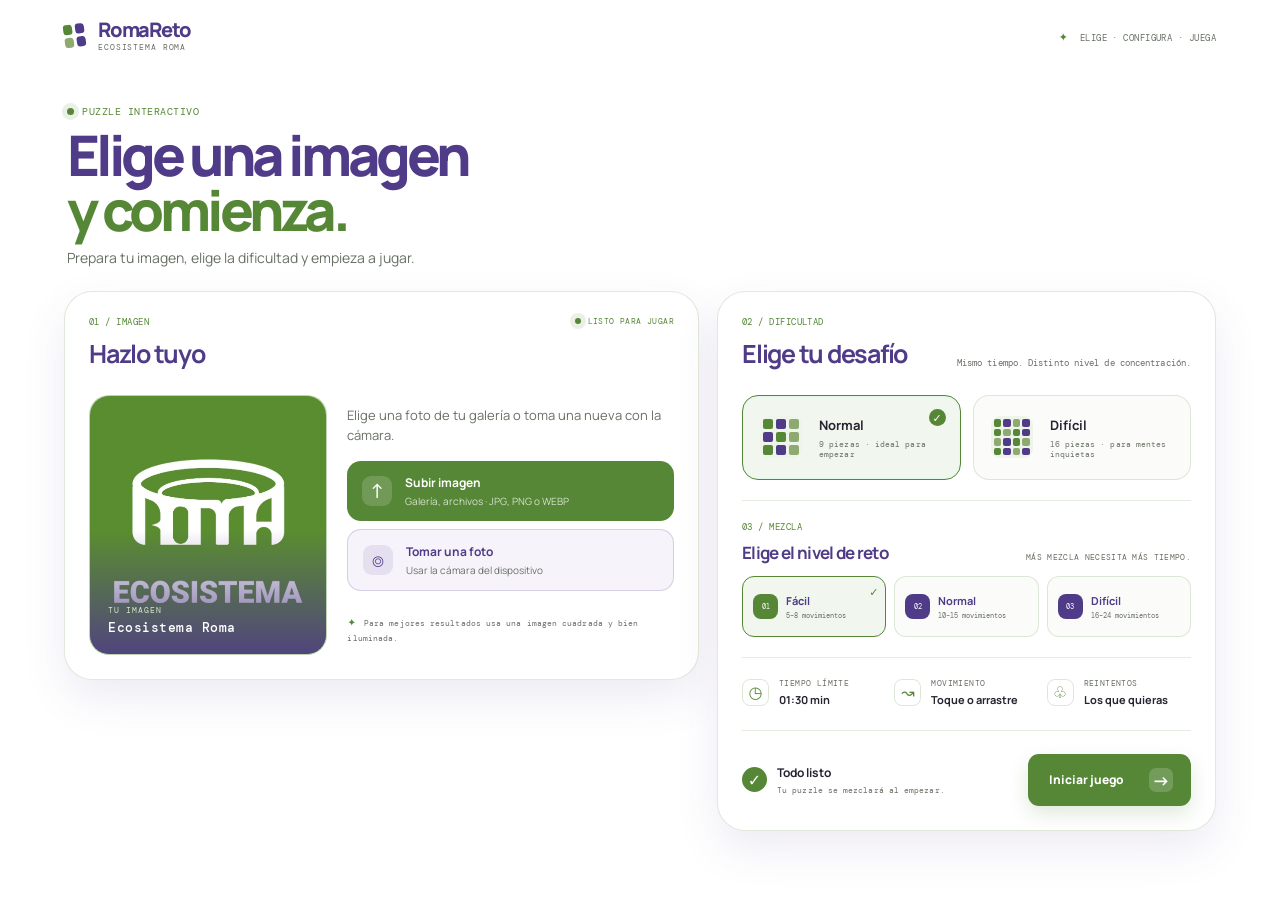
==== index.html @ d3e6dfb2 "fix camera" ====
<!doctype html>
<html lang="es">
  <head>
    <meta charset="UTF-8" />
    <meta name="viewport" content="width=device-width, initial-scale=1, viewport-fit=cover" />
    <meta name="theme-color" content="#558736" />
    <title>RomaReto · Puzzle interactivo</title>
    <link rel="stylesheet" href="styles.css" />
  </head>
  <body>
    <div class="app-shell">
      <header class="topbar">
        <a class="brand" href="#inicio" aria-label="RomaReto, volver al inicio">
          <span class="brand-mark" aria-hidden="true">
            <span></span><span></span><span></span><span></span>
          </span>
          <span class="brand-copy">
            <strong>RomaReto</strong>
            <small>ecosistema roma</small>
          </span>
        </a>
        <div class="topbar-note"><span class="sparkle">✦</span> elige · configura · juega</div>
      </header>

      <main class="setup-screen" id="setup-screen">
        <section class="hero" id="inicio">
          <div class="hero-copy">
            <p class="eyebrow"><span class="eyebrow-dot"></span> Puzzle interactivo</p>
            <h1>Elige una imagen<br /><em>y comienza.</em></h1>
            <p class="hero-lead">
              Prepara tu imagen, elige la dificultad y empieza a jugar.
            </p>
            <div class="hero-pills" aria-label="Características del juego">
              <span><b>60</b> segundos</span>
              <span><b>2</b> niveles</span>
              <span><b>∞</b> reintentos</span>
            </div>
          </div>

          <div class="hero-visual" aria-label="Vista previa de un puzzle de 3 por 3">
            <div class="visual-glow"></div>
            <div class="mini-puzzle">
              <span class="mini-tile tile-a">✦</span>
              <span class="mini-tile tile-b">◒</span>
              <span class="mini-tile tile-c">●</span>
              <span class="mini-tile tile-d">↗</span>
              <span class="mini-tile tile-e">▰</span>
              <span class="mini-tile tile-f">◇</span>
              <span class="mini-tile tile-g">+</span>
              <span class="mini-tile tile-h">∿</span>
              <span class="mini-tile tile-empty"></span>
            </div>
            <span class="visual-label label-top">mueve</span>
            <span class="visual-label label-bottom">una pieza a la vez</span>
          </div>
        </section>

        <section class="setup-grid" aria-label="Configuración de la partida">
          <article class="panel image-card">
            <div class="section-heading">
              <div>
                <p class="section-number">01 / imagen</p>
                <h2>Hazlo tuyo</h2>
              </div>
              <span class="status-chip"><i></i> listo para jugar</span>
            </div>

            <div class="image-source-layout">
              <div class="preview-frame">
                <img id="image-preview" alt="Vista previa de la imagen seleccionada" />
                <div class="preview-overlay"><span>tu imagen</span><strong id="preview-caption">Ecosistema Roma</strong></div>
              </div>
              <div class="source-actions">
                <p class="source-intro">Elige una foto de tu galería o toma una nueva con la cámara.</p>
                <label class="action-button primary-soft" for="file-input">
                  <span class="button-icon" aria-hidden="true">↑</span>
                  <span><strong>Subir imagen</strong><small>Galería, archivos · JPG, PNG o WEBP</small></span>
                </label>
                <input id="file-input" type="file" accept="image/*" />
                <button class="action-button secondary-soft" id="camera-button" type="button">
                  <span class="button-icon" aria-hidden="true">⌾</span>
                  <span><strong>Tomar una foto</strong><small>Usar la cámara del dispositivo</small></span>
                </button>
                <p class="source-tip"><span>✦</span> Para mejores resultados usa una imagen cuadrada y bien iluminada.</p>
              </div>
            </div>
          </article>

          <aside class="panel instructions-card">
            <div class="section-heading compact">
              <div>
                <p class="section-number">cómo funciona</p>
                <h2>Tu misión</h2>
              </div>
              <span class="round-icon" aria-hidden="true">?</span>
            </div>
            <ol class="instruction-list">
              <li><span>01</span><div><strong>Escoge una imagen</strong><small>Puede ser tuya o una foto de la galería.</small></div></li>
              <li><span>02</span><div><strong>Desliza las piezas</strong><small>Toca una pieza junto al espacio vacío.</small></div></li>
              <li><span>03</span><div><strong>Completa la escena</strong><small>Ordénala antes de que llegue a cero.</small></div></li>
            </ol>
            <div class="tip-box"><span aria-hidden="true">☼</span><p><strong>Consejo:</strong> empieza por las esquinas y usa los números como guía.</p></div>
          </aside>
        </section>

        <section class="panel mode-card" aria-labelledby="mode-title">
          <div class="section-heading mode-heading">
            <div>
              <p class="section-number">02 / dificultad</p>
              <h2 id="mode-title">Elige tu desafío</h2>
            </div>
            <p class="heading-note">Mismo tiempo. Distinto nivel de concentración.</p>
          </div>

          <div class="mode-grid" role="radiogroup" aria-label="Selecciona la dificultad">
            <button class="mode-option active" type="button" data-mode="normal" role="radio" aria-checked="true">
              <span class="mode-icon mode-icon-normal"><i></i><i></i><i></i><i></i><i></i><i></i><i></i><i></i><i></i></span>
              <span class="mode-text"><strong>Normal</strong><small>9 piezas · ideal para empezar</small></span>
              <span class="mode-check" aria-hidden="true">✓</span>
            </button>
            <button class="mode-option" type="button" data-mode="hard" role="radio" aria-checked="false">
              <span class="mode-icon mode-icon-hard"><i></i><i></i><i></i><i></i><i></i><i></i><i></i><i></i><i></i><i></i><i></i><i></i><i></i><i></i><i></i><i></i></span>
              <span class="mode-text"><strong>Difícil</strong><small>16 piezas · para mentes inquietas</small></span>
              <span class="mode-check" aria-hidden="true">✓</span>
            </button>
          </div>

          <div class="mix-heading">
            <div>
              <p class="section-number">03 / mezcla</p>
              <h3>Elige el nivel de reto</h3>
            </div>
            <p>Más mezcla necesita más tiempo.</p>
          </div>

          <div class="mix-grid" role="radiogroup" aria-label="Selecciona el nivel de mezcla">
            <button class="mix-option active" type="button" data-difficulty="easy" role="radio" aria-checked="true">
              <span class="mix-dot">01</span><span><strong>Fácil</strong><small>5–8 movimientos</small></span><span class="mix-check" aria-hidden="true">✓</span>
            </button>
            <button class="mix-option" type="button" data-difficulty="normal" role="radio" aria-checked="false">
              <span class="mix-dot">02</span><span><strong>Normal</strong><small>10–15 movimientos</small></span><span class="mix-check" aria-hidden="true">✓</span>
            </button>
            <button class="mix-option" type="button" data-difficulty="hard" role="radio" aria-checked="false">
              <span class="mix-dot">03</span><span><strong>Difícil</strong><small>16–24 movimientos</small></span><span class="mix-check" aria-hidden="true">✓</span>
            </button>
          </div>

          <div class="mode-details">
            <div><span class="detail-icon">◷</span><span><small>Tiempo límite</small><strong id="mode-time">01:30 min</strong></span></div>
            <div><span class="detail-icon">↝</span><span><small>Movimiento</small><strong>Toque o arrastre</strong></span></div>
            <div><span class="detail-icon">♧</span><span><small>Reintentos</small><strong>Los que quieras</strong></span></div>
          </div>

          <div class="setup-footer">
            <div class="ready-message"><span class="ready-check">✓</span><span><strong>Todo listo</strong><small>Tu puzzle se mezclará al empezar.</small></span></div>
            <button class="start-button" id="start-button" type="button"><span>Iniciar juego</span><b aria-hidden="true">→</b></button>
          </div>
        </section>
      </main>

      <footer class="site-footer"><span>RomaReto</span><span>un reto para todas las edades</span><span>hecho para tocar</span></footer>
    </div>

    <div class="game-screen hidden" id="game-screen">
      <header class="game-topbar">
        <button class="back-button" id="back-to-setup" type="button"><span aria-hidden="true">←</span> Cambiar imagen</button>
        <div class="game-heading"><span class="eyebrow"><span class="eyebrow-dot"></span> partida en curso</span><strong id="game-mode-title">Modo normal</strong></div>
        <button class="restart-button" id="restart-game" type="button"><span aria-hidden="true">↻</span> Volver a mezclar</button>
      </header>

      <main class="game-layout">
        <section class="board-zone">
          <div class="game-stats">
            <div class="live-stat timer-stat"><span class="stat-label">tiempo restante</span><strong id="timer">01:00</strong><span class="timer-track"><i id="timer-bar"></i></span></div>
            <div class="live-stat"><span class="stat-label">movimientos</span><strong id="move-count">0</strong><span class="stat-sub">pasos dados</span></div>
            <div class="live-stat"><span class="stat-label">mejor tiempo</span><strong id="best-time">—</strong><span class="stat-sub">en este tótem</span></div>
          </div>

          <div class="board-wrap">
            <div class="puzzle-board" id="puzzle-board" role="grid" aria-label="Puzzle deslizante"></div>
            <div class="board-corner corner-tl"></div><div class="board-corner corner-br"></div>
          </div>

          <div class="game-helper">
            <span class="helper-icon" aria-hidden="true">✦</span>
            <p><strong>¿Cómo jugar?</strong> Toca o arrastra una pieza alineada con el espacio vacío para mover toda la fila.</p>
            <span class="helper-key">toca para mover</span>
          </div>
        </section>

        <aside class="game-sidebar">
          <div class="side-card mission-card">
            <p class="section-number">tu misión</p>
            <h2>Completa<br /><em>la imagen.</em></h2>
            <p id="goal-text">Ordena las 9 piezas para revelar la foto completa.</p>
            <div class="progress-meta"><span>progreso</span><strong id="progress-text">0%</strong></div>
            <div class="progress-track"><i id="progress-bar"></i></div>
            <div class="side-card-row"><span>piezas bien ubicadas</span><strong id="correct-count">0 / 8</strong></div>
          </div>
          <div class="side-card reference-card">
            <div class="reference-image-wrap"><img id="reference-image" alt="Imagen de referencia completa" /><span>referencia</span></div>
          </div>
          <button class="side-new-button" id="side-new-image" type="button"><span aria-hidden="true">＋</span> Elegir otra imagen</button>
        </aside>
      </main>
    </div>

    <div class="modal-backdrop hidden" id="camera-modal" role="dialog" aria-modal="true" aria-labelledby="camera-title">
      <div class="camera-dialog">
        <div class="modal-topline"><span class="section-number">cámara</span><button class="close-button" id="close-camera" type="button" aria-label="Cerrar cámara">×</button></div>
        <h2 id="camera-title">Toma tu foto</h2>
        <p class="modal-lead">La zona cuadrada marcada en verde será el recorte final. Si hay varias cámaras, podrás elegirla.</p>
          <div class="camera-stage">
            <div class="camera-live" id="camera-live"><video id="camera-video" autoplay playsinline muted></video><span class="camera-frame-corner"></span></div>
            <div class="camera-review hidden" id="camera-review"><img id="captured-image" alt="Foto capturada para revisar" /></div>
            <canvas id="camera-canvas" hidden></canvas>
            <p class="camera-status" id="camera-status">Solicitando acceso a la cámara…</p>
          </div>
        <div class="camera-picker hidden" id="camera-picker">
          <label for="camera-select">Cámara activa</label>
          <div class="camera-picker-row">
            <select id="camera-select" aria-label="Seleccionar cámara"></select>
            <button class="secondary-button" id="switch-camera" type="button">↔ Cambiar</button>
          </div>
        </div>
        <div class="camera-actions" id="camera-live-actions"><button class="secondary-button" id="cancel-camera-live" type="button">Cancelar</button><button class="primary-button" id="capture-photo" type="button"><span aria-hidden="true">●</span> Tomar foto</button></div>
        <div class="camera-actions hidden" id="camera-review-actions"><button class="secondary-button" id="retake-photo" type="button">Repetir foto</button><button class="primary-button" id="use-photo" type="button">Usar esta foto <span aria-hidden="true">→</span></button></div>
      </div>
    </div>

    <div class="modal-backdrop hidden" id="result-modal" role="dialog" aria-modal="true" aria-labelledby="result-title">
      <div class="result-dialog">
        <div class="result-orbit orbit-one"></div><div class="result-orbit orbit-two"></div>
        <span class="result-icon" id="result-icon" aria-hidden="true">✦</span>
        <p class="section-number" id="result-kicker">resultado</p>
        <h2 id="result-title">¡Ganaste!</h2>
        <p id="result-message">La imagen volvió a aparecer. ¡Qué buena jugada!</p>
        <div class="result-time"><small>tu tiempo</small><strong id="result-time">00:00</strong></div>
        <div class="result-comparison" aria-label="Comparación entre la referencia y tu resultado">
          <div class="result-visual"><span>referencia</span><img id="result-reference-image" alt="Imagen de referencia completa" /></div>
          <div class="result-visual"><span>tu resultado</span><div id="result-board-preview" class="result-board-preview" role="img" aria-label="Estado final del tablero"></div></div>
        </div>
        <div class="result-actions"><button class="primary-button" id="play-again" type="button">Jugar otra vez <span aria-hidden="true">↻</span></button><button class="secondary-button" id="result-new-image" type="button">Cambiar imagen</button></div>
      </div>
    </div>

    <script src="app.js"></script>
  </body>
</html>
---- styles.css ----
@import url('https://fonts.googleapis.com/css2?family=DM+Mono:wght@400;500&family=Manrope:wght@400;500;600;700;800&display=swap');

:root {
  --primary: #558736;
  --secondary: #4F3B87;
  --ink: #ffffff;
  --ink-2: #f7faf5;
  --ink-3: #eef3eb;
  --paper: #ffffff;
  --white: #272331;
  --muted: #687064;
  --muted-light: #7a8177;
  --line: rgba(85, 135, 54, 0.18);
  --aqua: var(--primary);
  --aqua-2: #6d9d4e;
  --blue: var(--secondary);
  --yellow: #c69b34;
  --coral: #c96b68;
  --pink: #aaa0d3;
  --shadow: 0 18px 44px rgba(79, 59, 135, 0.10);
  --radius-lg: 28px;
  --radius-md: 20px;
  --radius-sm: 14px;
  font-family: 'Manrope', system-ui, -apple-system, BlinkMacSystemFont, 'Segoe UI', sans-serif;
  color: var(--white);
  background: var(--paper);
  font-synthesis: none;
}

* { box-sizing: border-box; }
html { scroll-behavior: smooth; background: var(--paper); }
body { margin: 0; min-width: 320px; min-height: 100vh; background: var(--paper); }
button, input { font: inherit; }
button { color: inherit; border: 0; cursor: pointer; }
button:focus-visible, input:focus-visible, a:focus-visible { outline: 3px solid var(--aqua); outline-offset: 3px; }
img { display: block; max-width: 100%; }
.hidden { display: none !important; }

.app-shell { min-height: 100vh; background: var(--paper); overflow: hidden; }
.app-shell.game-active { display: none; }
.topbar { max-width: 1320px; margin: 0 auto; padding: 29px 5vw 20px; display: flex; justify-content: space-between; align-items: center; }
.brand { color: var(--white); display: inline-flex; align-items: center; gap: 11px; text-decoration: none; }
.brand-mark { display: grid; grid-template-columns: repeat(2, 9px); gap: 3px; width: 23px; height: 23px; transform: rotate(-8deg); }
.brand-mark span { border-radius: 3px; background: var(--aqua); }
.brand-mark span:nth-child(2) { background: var(--yellow); }
.brand-mark span:nth-child(3) { background: var(--pink); }
.brand-mark span:nth-child(4) { background: var(--blue); }
.brand-copy { display: grid; gap: 0; line-height: 1; }
.brand-copy strong { font-size: 20px; letter-spacing: -.06em; font-weight: 800; }
.brand-copy small, .topbar-note, .site-footer, .stat-label, .stat-sub, .section-number, .status-chip, .eyebrow, .source-tip, .heading-note, .mode-text small, .mode-details small, .ready-message small, .helper-key, .progress-meta, .side-card-row, .reference-card small, .camera-status, .result-time small { font-family: 'DM Mono', ui-monospace, SFMono-Regular, Menlo, monospace; letter-spacing: .05em; text-transform: uppercase; }
.brand-copy small { color: var(--muted-light); font-size: 8px; letter-spacing: .11em; margin-top: 3px; }
.topbar-note { color: var(--muted-light); font-size: 9px; }
.sparkle { color: var(--aqua); font-size: 15px; margin-right: 6px; }

.setup-screen { width: min(1320px, 90vw); margin: 0 auto; padding: 54px 0 22px; }
.hero { display: grid; grid-template-columns: minmax(0, 1fr) minmax(320px, .72fr); align-items: center; min-height: 330px; gap: 50px; }
.eyebrow { display: flex; align-items: center; gap: 8px; color: var(--aqua); font-size: 10px; }
.eyebrow-dot { width: 7px; height: 7px; border-radius: 50%; background: var(--aqua); box-shadow: 0 0 0 5px rgba(141, 255, 208, .12); }
.hero h1 { margin: 20px 0 17px; color: var(--white); font-size: clamp(42px, 5.5vw, 78px); line-height: .98; letter-spacing: -.075em; font-weight: 800; }
.hero h1 em, .mission-card h2 em { font-style: normal; color: var(--aqua); }
.hero-lead { max-width: 570px; color: var(--muted-light); font-size: 16px; line-height: 1.65; margin: 0; }
.hero-pills { display: flex; flex-wrap: wrap; gap: 8px; margin-top: 27px; }
.hero-pills span { padding: 9px 12px; border: 1px solid var(--line); border-radius: 100px; color: var(--muted-light); font-family: 'DM Mono', monospace; font-size: 10px; }
.hero-pills b { color: var(--yellow); font-weight: 500; }
.hero-visual { min-height: 300px; position: relative; display: flex; align-items: center; justify-content: center; }
.visual-glow { position: absolute; width: 340px; height: 250px; background: radial-gradient(ellipse, rgba(141,255,208,.2), transparent 70%); filter: blur(12px); }
.mini-puzzle { position: relative; z-index: 1; display: grid; grid-template-columns: repeat(3, 84px); gap: 8px; transform: rotate(6deg); padding: 13px; background: rgba(18, 31, 65, .82); border: 1px solid rgba(141,255,208,.23); border-radius: 21px; box-shadow: 20px 24px 0 rgba(15, 26, 54, .7), 0 18px 65px rgba(0,0,0,.25); }
.mini-tile { height: 84px; display: grid; place-items: center; border: 1px solid rgba(255,255,255,.17); border-radius: 12px; color: var(--ink); font-size: 28px; font-weight: 800; box-shadow: inset 0 1px 0 rgba(255,255,255,.28); }
.tile-a { background: var(--aqua); }.tile-b { background: var(--yellow); }.tile-c { background: var(--coral); }.tile-d { background: var(--blue); }.tile-e { background: var(--pink); }.tile-f { background: #b7e2ff; }.tile-g { background: #e6f582; }.tile-h { background: #c7b4ff; }.tile-empty { background: rgba(3,8,21,.55); border: 1px dashed rgba(141,255,208,.48); box-shadow: none; }
.visual-label { position: absolute; z-index: 2; color: var(--ink); font-family: 'DM Mono', monospace; font-size: 9px; text-transform: uppercase; letter-spacing: .1em; background: var(--yellow); padding: 8px 10px; border-radius: 7px; transform: rotate(-5deg); }
.label-top { top: 33px; right: 10%; }.label-bottom { bottom: 30px; left: 5%; background: var(--aqua); transform: rotate(4deg); }

.setup-grid { display: grid; grid-template-columns: minmax(0, 1.43fr) minmax(300px, .87fr); gap: 18px; margin-top: 42px; }
.panel { background: linear-gradient(145deg, rgba(23,35,68,.88), rgba(15,25,51,.88)); border: 1px solid var(--line); border-radius: var(--radius-lg); box-shadow: var(--shadow); }
.image-card, .instructions-card, .mode-card { padding: 27px; }
.section-heading { display: flex; justify-content: space-between; gap: 15px; align-items: flex-start; margin-bottom: 24px; }
.section-heading.compact { margin-bottom: 21px; }
.section-number { color: var(--aqua); font-size: 9px; margin: 0 0 8px; }
.section-heading h2, .instructions-card h2, .mode-card h2 { margin: 0; font-size: 25px; letter-spacing: -.05em; }
.status-chip { display: flex; align-items: center; gap: 7px; color: var(--aqua); font-size: 8px; white-space: nowrap; }
.status-chip i { width: 6px; height: 6px; border-radius: 50%; background: var(--aqua); }
.image-source-layout { display: grid; grid-template-columns: minmax(200px, .73fr) minmax(220px, 1fr); gap: 24px; align-items: stretch; }
.preview-frame { position: relative; min-height: 258px; overflow: hidden; border-radius: var(--radius-md); background: #0b1329; border: 1px solid rgba(141,255,208,.2); }
.preview-frame::after { content: ''; position: absolute; inset: 0; background: linear-gradient(180deg, transparent 55%, rgba(8,14,34,.9)); pointer-events: none; }
.preview-frame img { width: 100%; height: 100%; min-height: 258px; object-fit: cover; }
.preview-overlay { position: absolute; z-index: 1; bottom: 18px; left: 18px; display: grid; gap: 4px; }
.preview-overlay span, .preview-overlay strong { font-family: 'DM Mono', monospace; text-transform: uppercase; }
.preview-overlay span { color: var(--aqua); font-size: 8px; letter-spacing: .12em; }.preview-overlay strong { color: white; font-size: 13px; letter-spacing: .04em; }
.source-actions { display: flex; flex-direction: column; justify-content: center; }
.source-intro { margin: 0 0 16px; color: var(--muted-light); font-size: 13px; line-height: 1.55; }
#file-input { display: none; }
.action-button { width: 100%; display: flex; gap: 13px; align-items: center; padding: 13px 15px; border-radius: var(--radius-sm); text-align: left; transition: transform .18s ease, background .18s ease, border-color .18s ease; }
.action-button:hover { transform: translateY(-2px); }.action-button strong, .action-button small { display: block; }.action-button strong { font-size: 12px; }.action-button small { color: var(--muted); font-size: 10px; margin-top: 3px; }
.primary-soft { color: var(--ink); background: var(--aqua); }.primary-soft small { color: rgba(11,18,38,.65); }.secondary-soft { margin-top: 8px; color: var(--white); background: rgba(255,255,255,.055); border: 1px solid rgba(255,255,255,.12); }.secondary-soft small { color: var(--muted-light); }
.button-icon { display: grid; place-items: center; width: 30px; height: 30px; border-radius: 9px; font-size: 20px; font-weight: 500; background: rgba(11,18,38,.1); }.secondary-soft .button-icon { background: rgba(141,255,208,.12); color: var(--aqua); }
.source-tip { margin: 19px 0 0; color: var(--muted); font-size: 8px; line-height: 1.6; text-transform: none; letter-spacing: .01em; }.source-tip span { color: var(--yellow); font-size: 14px; margin-right: 3px; }
.round-icon { display: grid; place-items: center; width: 29px; height: 29px; border-radius: 50%; color: var(--aqua); border: 1px solid rgba(141,255,208,.35); font-family: 'DM Mono', monospace; }
.instruction-list { list-style: none; margin: 0; padding: 0; display: grid; gap: 17px; }.instruction-list li { display: grid; grid-template-columns: 30px 1fr; gap: 11px; }.instruction-list li > span { color: var(--yellow); font-family: 'DM Mono', monospace; font-size: 9px; padding-top: 2px; }.instruction-list strong, .instruction-list small { display: block; }.instruction-list strong { font-size: 12px; }.instruction-list small { color: var(--muted-light); font-size: 11px; line-height: 1.45; margin-top: 4px; }
.tip-box { display: flex; align-items: flex-start; gap: 11px; padding: 13px; border-radius: 14px; background: rgba(141,255,208,.075); border: 1px solid rgba(141,255,208,.13); margin-top: 22px; }.tip-box > span { color: var(--aqua); font-size: 18px; line-height: 1; }.tip-box p { color: var(--muted-light); font-size: 10px; line-height: 1.5; margin: 0; }.tip-box strong { color: var(--white); }

.mode-card { margin-top: 18px; }.mode-heading { align-items: end; }.heading-note { color: var(--muted); font-size: 9px; margin: 0 0 2px; text-transform: none; letter-spacing: .01em; }.mode-grid { display: grid; grid-template-columns: 1fr 1fr; gap: 12px; }.mode-option { position: relative; display: flex; align-items: center; gap: 17px; min-height: 85px; padding: 15px 17px; color: var(--white); text-align: left; background: rgba(255,255,255,.04); border: 1px solid rgba(255,255,255,.12); border-radius: 16px; transition: .18s ease; }.mode-option:hover { border-color: rgba(141,255,208,.5); background: rgba(141,255,208,.05); }.mode-option.active { background: rgba(141,255,208,.09); border-color: var(--aqua); box-shadow: inset 0 0 0 1px rgba(141,255,208,.17); }.mode-icon { display: grid; flex: 0 0 auto; gap: 3px; width: 42px; height: 42px; padding: 3px; background: rgba(11,18,38,.75); border-radius: 9px; }.mode-icon-normal { grid-template-columns: repeat(3, 1fr); }.mode-icon-hard { grid-template-columns: repeat(4, 1fr); gap: 2px; }.mode-icon i { background: var(--blue); border-radius: 2px; }.mode-icon i:nth-child(2n) { background: var(--aqua); }.mode-icon i:nth-child(3n) { background: var(--yellow); }.mode-text { display: grid; gap: 5px; }.mode-text strong { font-size: 13px; }.mode-text small { color: var(--muted-light); font-size: 8px; text-transform: none; letter-spacing: .01em; }.mode-check { position: absolute; top: 13px; right: 14px; display: none; width: 17px; height: 17px; border-radius: 50%; place-items: center; background: var(--aqua); color: var(--ink); font-size: 11px; font-weight: 800; }.mode-option.active .mode-check { display: grid; }
.mode-details { display: grid; grid-template-columns: repeat(3, 1fr); gap: 8px; padding: 20px 0 23px; margin-top: 20px; border-top: 1px solid var(--line); border-bottom: 1px solid var(--line); }.mode-details > div { display: flex; align-items: center; gap: 10px; }.detail-icon { display: grid; place-items: center; width: 27px; height: 27px; color: var(--aqua); border: 1px solid rgba(141,255,208,.22); border-radius: 8px; font-size: 16px; }.mode-details small, .mode-details strong { display: block; }.mode-details small { color: var(--muted); font-size: 8px; }.mode-details strong { font-size: 11px; margin-top: 4px; }.setup-footer { display: flex; justify-content: space-between; align-items: center; gap: 20px; padding-top: 23px; }.ready-message { display: flex; align-items: center; gap: 10px; }.ready-check { display: grid; place-items: center; width: 25px; height: 25px; border-radius: 50%; color: var(--ink); background: var(--aqua); font-weight: 800; }.ready-message strong, .ready-message small { display: block; }.ready-message strong { font-size: 12px; }.ready-message small { color: var(--muted); font-size: 8px; margin-top: 4px; text-transform: none; letter-spacing: .01em; }.start-button, .primary-button { display: inline-flex; align-items: center; justify-content: center; gap: 25px; padding: 14px 18px 14px 21px; color: var(--ink); background: var(--aqua); border-radius: 11px; font-weight: 800; font-size: 12px; box-shadow: 0 8px 20px rgba(69,233,176,.14); transition: transform .18s ease, box-shadow .18s ease; }.start-button:hover, .primary-button:hover { transform: translateY(-2px); box-shadow: 0 12px 28px rgba(69,233,176,.23); }.start-button b { display: grid; place-items: center; width: 24px; height: 24px; border-radius: 7px; background: rgba(11,18,38,.12); font-size: 18px; }.site-footer { max-width: 1320px; width: 90vw; margin: 0 auto; padding: 23px 0 32px; display: flex; justify-content: space-between; color: var(--muted); font-size: 8px; }.site-footer span:first-child { color: var(--aqua); }

.game-screen { min-height: 100vh; background: radial-gradient(circle at 50% -30%, rgba(56,82,160,.46), transparent 42%), var(--ink); padding: 0 4.5vw 35px; }.game-topbar { max-width: 1400px; margin: 0 auto; min-height: 91px; display: grid; grid-template-columns: 1fr auto 1fr; align-items: center; gap: 16px; border-bottom: 1px solid var(--line); }.back-button, .restart-button { justify-self: start; color: var(--muted-light); background: none; font-family: 'DM Mono', monospace; font-size: 9px; text-transform: uppercase; letter-spacing: .04em; padding: 11px 0; }.back-button span, .restart-button span { color: var(--aqua); font-size: 18px; margin-right: 6px; vertical-align: -1px; }.restart-button { justify-self: end; }.game-heading { display: grid; justify-items: center; gap: 8px; }.game-heading strong { font-size: 16px; letter-spacing: -.04em; }.game-layout { width: min(1280px, 100%); margin: 40px auto 0; display: grid; grid-template-columns: minmax(0, 1fr) minmax(280px, 330px); gap: clamp(28px, 5vw, 80px); align-items: start; }.board-zone { min-width: 0; }.game-stats { display: grid; grid-template-columns: 1.2fr 1fr 1fr; gap: 10px; max-width: 740px; margin: 0 auto 20px; }.live-stat { position: relative; min-height: 69px; display: flex; flex-direction: column; justify-content: center; padding: 11px 15px; background: rgba(255,255,255,.045); border: 1px solid var(--line); border-radius: 13px; }.live-stat strong { color: var(--white); font-size: 26px; line-height: 1; letter-spacing: -.06em; margin-top: 7px; }.stat-label { color: var(--muted); font-size: 8px; }.stat-sub { color: var(--muted); font-size: 7px; margin-top: 5px; text-transform: none; letter-spacing: .01em; }.timer-stat strong { color: var(--aqua); }.timer-track { position: absolute; left: 15px; right: 15px; bottom: 6px; height: 2px; border-radius: 10px; background: rgba(141,255,208,.14); overflow: hidden; }.timer-track i { display: block; width: 100%; height: 100%; background: var(--aqua); transition: width .9s linear, background .3s; }.timer-stat.warning strong { color: var(--yellow); }.timer-stat.warning .timer-track i { background: var(--yellow); }.timer-stat.danger strong { color: var(--coral); }.timer-stat.danger .timer-track i { background: var(--coral); }
.board-wrap { position: relative; width: min(66vw, 66vh, 620px); aspect-ratio: 1; margin: 0 auto; padding: 8px; border: 1px solid rgba(141,255,208,.22); border-radius: 23px; background: rgba(9,17,38,.92); box-shadow: 0 30px 80px rgba(0,0,0,.32), inset 0 0 0 1px rgba(255,255,255,.05); }.puzzle-board { --grid-size: 3; width: 100%; height: 100%; display: grid; grid-template-columns: repeat(var(--grid-size), 1fr); grid-template-rows: repeat(var(--grid-size), 1fr); gap: 5px; touch-action: manipulation; }.puzzle-tile, .empty-tile { min-width: 0; min-height: 0; position: relative; border-radius: clamp(6px, 1vw, 13px); }.puzzle-tile { padding: 0; overflow: hidden; background-repeat: no-repeat; border: 1px solid rgba(255,255,255,.25); box-shadow: inset 0 1px 0 rgba(255,255,255,.35), 0 4px 8px rgba(0,0,0,.22); transition: transform .12s ease, filter .12s ease; }.puzzle-tile:hover { filter: brightness(1.09); transform: scale(.985); }.puzzle-tile:active { transform: scale(.95); }.puzzle-tile::after { content: attr(data-number); position: absolute; left: 8px; top: 7px; min-width: 24px; padding: 3px 5px; color: var(--ink); background: rgba(255,255,255,.78); border-radius: 5px; font-family: 'DM Mono', monospace; font-size: clamp(8px, 1.2vw, 12px); line-height: 1; box-shadow: 0 2px 5px rgba(0,0,0,.14); }.empty-tile { border: 1px dashed rgba(141,255,208,.4); background: rgba(141,255,208,.045); box-shadow: inset 0 0 18px rgba(141,255,208,.03); }.board-corner { position: absolute; width: 19px; height: 19px; border-color: var(--aqua); border-style: solid; opacity: .75; pointer-events: none; }.corner-tl { left: -4px; top: -4px; border-width: 2px 0 0 2px; border-radius: 8px 0 0; }.corner-br { right: -4px; bottom: -4px; border-width: 0 2px 2px 0; border-radius: 0 0 8px; }.game-helper { width: min(66vw, 66vh, 620px); margin: 17px auto 0; display: flex; align-items: center; gap: 11px; color: var(--muted); }.helper-icon { display: grid; flex: 0 0 auto; place-items: center; width: 27px; height: 27px; border-radius: 8px; color: var(--ink); background: var(--yellow); }.game-helper p { margin: 0; font-size: 10px; line-height: 1.45; }.game-helper p strong { color: var(--white); }.helper-key { margin-left: auto; color: var(--aqua); white-space: nowrap; font-size: 8px; }
.game-sidebar { display: grid; gap: 14px; }.side-card { padding: 23px; border-radius: var(--radius-md); background: linear-gradient(145deg, rgba(23,35,68,.94), rgba(15,25,51,.92)); border: 1px solid var(--line); }.mission-card h2 { margin: 0 0 13px; font-size: 36px; line-height: .96; letter-spacing: -.075em; }.mission-card > p:not(.section-number) { color: var(--muted-light); font-size: 12px; line-height: 1.6; margin: 0; }.progress-meta { display: flex; justify-content: space-between; color: var(--muted); font-size: 8px; margin: 24px 0 7px; }.progress-meta strong { color: var(--aqua); font-weight: 500; }.progress-track { height: 6px; border-radius: 100px; background: rgba(255,255,255,.08); overflow: hidden; }.progress-track i { display: block; width: 0; height: 100%; border-radius: inherit; background: linear-gradient(90deg, var(--aqua-2), var(--aqua)); transition: width .2s ease; }.side-card-row { display: flex; justify-content: space-between; color: var(--muted); font-size: 8px; margin-top: 17px; }.side-card-row strong { color: var(--white); font-weight: 500; }.reference-card { display: grid; grid-template-columns: 84px 1fr; gap: 14px; align-items: center; padding: 14px; }.reference-image-wrap { position: relative; aspect-ratio: 1; overflow: hidden; border-radius: 10px; }.reference-image-wrap img { width: 100%; height: 100%; object-fit: cover; }.reference-image-wrap span { position: absolute; left: 6px; bottom: 5px; color: var(--ink); background: var(--aqua); padding: 3px 5px; border-radius: 4px; font-family: 'DM Mono', monospace; font-size: 6px; text-transform: uppercase; }.reference-copy small, .reference-copy strong { display: block; }.reference-copy small { color: var(--muted); font-size: 8px; margin-bottom: 6px; }.reference-copy strong { font-size: 13px; line-height: 1.25; }.side-new-button { padding: 13px; color: var(--muted-light); background: transparent; border: 1px solid var(--line); border-radius: 12px; font-family: 'DM Mono', monospace; font-size: 9px; text-transform: uppercase; transition: .18s ease; }.side-new-button:hover { color: var(--aqua); border-color: rgba(141,255,208,.45); }.side-new-button span { color: var(--aqua); font-size: 17px; vertical-align: -2px; margin-right: 5px; }

.modal-backdrop { position: fixed; z-index: 20; inset: 0; display: grid; place-items: center; padding: 20px; background: rgba(4,9,23,.78); backdrop-filter: blur(10px); }.camera-dialog, .result-dialog { position: relative; width: min(100%, 480px); max-height: calc(100vh - 40px); overflow: auto; padding: 27px; border-radius: 25px; background: linear-gradient(145deg, #1b2a50, #101b38); border: 1px solid rgba(141,255,208,.25); box-shadow: 0 35px 100px rgba(0,0,0,.4); }.modal-topline { display: flex; justify-content: space-between; align-items: center; }.close-button { width: 31px; height: 31px; border-radius: 50%; color: var(--muted-light); background: rgba(255,255,255,.07); font-size: 22px; line-height: 1; }.camera-dialog h2, .result-dialog h2 { margin: 11px 0 6px; font-size: 31px; letter-spacing: -.06em; }.modal-lead, #result-message { color: var(--muted-light); font-size: 12px; line-height: 1.55; margin: 0; }.camera-stage { position: relative; overflow: hidden; margin: 21px 0 15px; aspect-ratio: 4 / 3; border-radius: 16px; background: #091127; border: 1px solid rgba(141,255,208,.22); }.camera-live, .camera-review { position: absolute; inset: 0; }.camera-live video, .camera-review img { width: 100%; height: 100%; object-fit: cover; }.camera-frame-corner { position: absolute; inset: 18%; border: 1px solid rgba(141,255,208,.75); border-radius: 12px; box-shadow: 0 0 0 999px rgba(8,16,35,.18); pointer-events: none; }.camera-status { position: absolute; bottom: 11px; left: 50%; transform: translateX(-50%); color: white; background: rgba(8,16,35,.67); padding: 7px 9px; border-radius: 6px; white-space: nowrap; font-size: 7px; letter-spacing: .03em; text-transform: none; }.camera-actions, .result-actions { display: flex; gap: 9px; }.camera-actions > button, .result-actions > button { flex: 1; }.primary-button, .secondary-button { min-height: 45px; padding: 12px 15px; border-radius: 11px; font-size: 11px; }.secondary-button { color: var(--muted-light); background: rgba(255,255,255,.06); border: 1px solid var(--line); }.result-dialog { text-align: center; overflow: hidden; padding: 40px 30px 29px; }.result-dialog h2 { font-size: 49px; color: var(--aqua); margin-top: 8px; }.result-dialog #result-message { max-width: 300px; margin: 0 auto; }.result-icon { position: relative; z-index: 1; display: grid; place-items: center; width: 68px; height: 68px; margin: 0 auto; border-radius: 24px; color: var(--ink); background: var(--yellow); font-size: 34px; transform: rotate(-7deg); box-shadow: 0 0 0 8px rgba(255,201,106,.11); }.result-time { display: grid; gap: 4px; width: max-content; margin: 22px auto; padding: 11px 21px; border-radius: 12px; background: rgba(255,255,255,.06); }.result-time small { color: var(--muted); font-size: 8px; }.result-time strong { font-size: 25px; letter-spacing: -.07em; }.result-actions { position: relative; z-index: 1; flex-direction: column; }.orbit-one, .orbit-two { position: absolute; border: 1px solid rgba(141,255,208,.18); border-radius: 50%; pointer-events: none; }.orbit-one { width: 300px; height: 300px; left: -170px; bottom: -170px; }.orbit-two { width: 210px; height: 210px; right: -130px; top: -120px; border-color: rgba(255,201,106,.2); }

@media (max-width: 900px) {
  .setup-screen { padding-top: 35px; }
  .hero { grid-template-columns: 1fr .8fr; gap: 18px; }.hero h1 { font-size: clamp(40px, 6vw, 62px); }.mini-puzzle { transform: scale(.83) rotate(6deg); }.label-top { right: 0; }.label-bottom { left: 0; }
  .setup-grid { grid-template-columns: 1fr; }.image-source-layout { grid-template-columns: minmax(220px, .7fr) 1fr; }
  .game-layout { grid-template-columns: 1fr; }.game-sidebar { grid-template-columns: 1fr 1fr; align-items: start; }.side-new-button { grid-column: 1 / -1; }.mission-card { grid-row: span 2; }.reference-card { height: max-content; }
}

@media (max-width: 620px) {
  .topbar { padding: 20px 6vw 14px; }.topbar-note { display: none; }.setup-screen { width: 88vw; padding-top: 23px; }.hero { display: block; min-height: 0; }.hero h1 { margin-top: 16px; font-size: clamp(43px, 13vw, 65px); }.hero-lead { font-size: 13px; }.hero-visual { min-height: 260px; margin-top: 8px; }.mini-puzzle { grid-template-columns: repeat(3, 66px); gap: 6px; padding: 10px; }.mini-tile { height: 66px; font-size: 21px; }.visual-glow { width: 250px; }.label-top { top: 18px; right: 5%; }.label-bottom { bottom: 14px; left: 4%; }
  .setup-grid { margin-top: 19px; gap: 13px; }.image-card, .instructions-card, .mode-card { padding: 20px; border-radius: 21px; }.section-heading h2, .instructions-card h2, .mode-card h2 { font-size: 22px; }.image-source-layout { grid-template-columns: 1fr; gap: 18px; }.preview-frame, .preview-frame img { min-height: 205px; }.source-intro { font-size: 12px; }.instructions-card { order: -1; }.instruction-list { gap: 14px; }
  .mode-grid { grid-template-columns: 1fr; }.mode-option { min-height: 73px; }.mode-heading { display: block; }.heading-note { margin-top: 9px; }.mode-details { grid-template-columns: 1fr; gap: 12px; padding: 17px 0; }.mode-details > div { justify-content: flex-start; }.setup-footer { display: grid; gap: 17px; }.start-button { width: 100%; justify-content: space-between; }.site-footer { width: 88vw; padding-bottom: 23px; }.site-footer span:nth-child(2) { display: none; }
  .game-screen { padding: 0 5vw 24px; }.game-topbar { min-height: 75px; grid-template-columns: auto 1fr auto; gap: 8px; }.back-button, .restart-button { font-size: 0; }.back-button span, .restart-button span { margin: 0; }.game-heading { gap: 5px; }.game-heading .eyebrow { font-size: 7px; }.game-heading strong { font-size: 13px; }.game-layout { margin-top: 20px; gap: 18px; }.game-stats { gap: 5px; margin-bottom: 12px; }.live-stat { min-height: 61px; padding: 8px 9px; }.live-stat strong { font-size: 20px; }.stat-label { font-size: 6px; }.stat-sub { font-size: 6px; }.timer-track { left: 9px; right: 9px; }.board-wrap { width: min(88vw, 66vh); padding: 5px; border-radius: 17px; }.puzzle-board { gap: 3px; }.puzzle-tile, .empty-tile { border-radius: 7px; }.puzzle-tile::after { left: 4px; top: 4px; min-width: 16px; padding: 2px 3px; font-size: 7px; }.game-helper { width: min(88vw, 66vh); gap: 8px; }.game-helper p { font-size: 9px; }.helper-key { display: none; }.game-sidebar { grid-template-columns: 1fr; gap: 10px; }.mission-card { grid-row: auto; }.mission-card h2 { font-size: 31px; }.reference-card { grid-template-columns: 70px 1fr; }.side-new-button { grid-column: auto; }.camera-dialog, .result-dialog { padding: 21px; }.camera-dialog h2 { font-size: 27px; }.result-dialog h2 { font-size: 42px; }.result-actions { gap: 7px; }
}

@media (prefers-reduced-motion: reduce) { *, *::before, *::after { scroll-behavior: auto !important; transition-duration: .01ms !important; animation-duration: .01ms !important; } }

/* Las piezas encajan rectas; solo se suavizan las cuatro esquinas exteriores. */
.puzzle-tile, .empty-tile { border-radius: 0; }
.puzzle-tile.tile-corner-tl, .empty-tile.tile-corner-tl { border-top-left-radius: clamp(7px, 1.25vw, 15px); }
.puzzle-tile.tile-corner-tr, .empty-tile.tile-corner-tr { border-top-right-radius: clamp(7px, 1.25vw, 15px); }
.puzzle-tile.tile-corner-bl, .empty-tile.tile-corner-bl { border-bottom-left-radius: clamp(7px, 1.25vw, 15px); }
.puzzle-tile.tile-corner-br, .empty-tile.tile-corner-br { border-bottom-right-radius: clamp(7px, 1.25vw, 15px); }
.reference-card { width: 100%; }

@media (max-width: 620px) {
  /* En móvil la referencia acompaña al marcador, antes del tablero. */
  .game-layout { display: flex; flex-direction: column; }
  .board-zone { order: 2; }
  .game-sidebar { display: contents; }
  .reference-card { order: 1; }
  .mission-card { order: 3; }
  .side-new-button { order: 4; }
}

/* Tema institucional y portada compacta para el tótem. */
.topbar { padding-top: 20px; padding-bottom: 16px; }
.brand, .back-button, .restart-button { color: var(--secondary); }
.brand-copy small, .topbar-note { color: var(--muted); }
.brand-mark span { background: var(--primary); }
.brand-mark span:nth-child(2), .brand-mark span:nth-child(4) { background: var(--secondary); }
.brand-mark span:nth-child(3) { background: #8eaa70; }
.sparkle, .section-number, .eyebrow, .status-chip, .hero h1 em, .mission-card h2 em { color: var(--primary); }
.eyebrow-dot, .status-chip i { background: var(--primary); box-shadow: 0 0 0 5px rgba(85,135,54,.12); }

.setup-screen { width: min(1180px, 90vw); padding: 28px 0 40px; display: grid; grid-template-columns: minmax(0, 1.12fr) minmax(320px, .88fr); gap: 18px; align-items: start; }
.hero { grid-column: 1 / -1; display: block; min-height: 0; margin: 0 3px 5px; }
.hero h1 { margin: 10px 0 9px; color: var(--secondary); font-size: clamp(34px, 4.5vw, 56px); }
.hero-lead { max-width: 570px; color: var(--muted); font-size: 14px; line-height: 1.5; }
.hero-pills, .hero-visual { display: none; }
.setup-grid { display: contents; }
.instructions-card, .site-footer { display: none; }
.image-card { grid-column: 1; margin: 0; }
.mode-card { grid-column: 2; grid-row: 2; margin: 0; }
.panel, .side-card { background: #fff; border-color: rgba(85,135,54,.18); box-shadow: var(--shadow); }
.image-card, .mode-card { padding: 24px; }
.section-heading h2, .mode-card h2 { color: var(--secondary); }
.heading-note, .source-intro, .source-tip, .ready-message small, .mode-details small, .mode-text small { color: var(--muted); }
.image-source-layout { gap: 20px; }
.preview-frame { background: var(--ink-3); border-color: rgba(85,135,54,.3); }
.preview-frame::after { background: linear-gradient(180deg, transparent 52%, rgba(79,59,135,.88)); }
.preview-overlay span { color: #d6e8c9; }
.primary-soft { color: #fff; background: var(--primary); }
.primary-soft small { color: rgba(255,255,255,.76); }
.secondary-soft { color: var(--secondary); background: #f6f3fb; border-color: rgba(79,59,135,.2); }
.secondary-soft small { color: var(--muted); }
.secondary-soft .button-icon { color: var(--secondary); background: rgba(79,59,135,.10); }
.button-icon { background: rgba(255,255,255,.16); }
.source-tip span { color: var(--primary); }
.mode-option { color: var(--white); background: #fbfcfa; border-color: rgba(85,135,54,.18); }
.mode-option:hover { background: #f5f8f1; border-color: rgba(85,135,54,.48); }
.mode-option.active { background: rgba(85,135,54,.08); border-color: var(--primary); }
.mode-icon { background: #eef4ea; }
.mode-icon i { background: var(--primary); }
.mode-icon i:nth-child(2n) { background: var(--secondary); }
.mode-icon i:nth-child(3n) { background: #8eaa70; }
.mode-check { background: var(--primary); color: #fff; }
.mode-details { border-color: rgba(85,135,54,.15); }
.detail-icon { color: var(--primary); border-color: rgba(85,135,54,.2); }
.ready-check { color: #fff; background: var(--primary); }
.start-button, .primary-button { color: #fff; background: var(--primary); box-shadow: 0 8px 20px rgba(85,135,54,.18); }
.start-button:hover, .primary-button:hover { box-shadow: 0 12px 28px rgba(85,135,54,.25); }
.start-button b { background: rgba(255,255,255,.18); }

.game-screen { color: var(--white); background: var(--paper); }
.game-topbar { border-color: rgba(85,135,54,.16); }
.game-heading strong { color: var(--secondary); }
.back-button span, .restart-button span { color: var(--primary); }
.live-stat { background: #fff; border-color: rgba(85,135,54,.18); }
.live-stat strong { color: var(--secondary); }
.timer-stat strong { color: var(--primary); }
.timer-track { background: rgba(85,135,54,.15); }
.timer-track i { background: var(--primary); }
.timer-stat.warning strong { color: #b1841d; }
.timer-stat.warning .timer-track i { background: #c69b34; }
.timer-stat.danger strong { color: #b65350; }
.timer-stat.danger .timer-track i { background: #c96b68; }
.board-wrap { background: #fff; border-color: rgba(85,135,54,.4); box-shadow: 0 24px 60px rgba(79,59,135,.13), inset 0 0 0 1px rgba(85,135,54,.08); }
.puzzle-tile { border-color: rgba(79,59,135,.35); box-shadow: inset 0 1px 0 rgba(255,255,255,.45), 0 4px 8px rgba(79,59,135,.14); }
.puzzle-tile::after { color: var(--secondary); background: rgba(255,255,255,.88); }
.empty-tile { border-color: rgba(85,135,54,.46); background: rgba(85,135,54,.08); }
.corner-tl, .corner-br { border-color: var(--primary); }
.helper-icon { color: #fff; background: var(--secondary); }
.game-helper p strong { color: var(--secondary); }
.helper-key { color: var(--primary); }
.mission-card h2 { color: var(--secondary); }
.mission-card > p:not(.section-number) { color: var(--muted); }
.progress-track { background: rgba(85,135,54,.12); }
.progress-track i { background: linear-gradient(90deg, var(--primary), #7aa956); }
.side-card-row, .progress-meta { color: var(--muted); }
.side-card-row strong, .progress-meta strong { color: var(--secondary); }
.reference-image-wrap span { color: #fff; background: var(--primary); }
.side-new-button { color: var(--secondary); border-color: rgba(79,59,135,.2); }
.side-new-button:hover { color: var(--primary); border-color: rgba(85,135,54,.45); }
.side-new-button span { color: var(--primary); }

.modal-backdrop { background: rgba(39,35,49,.38); }
.camera-dialog, .result-dialog { background: #fff; border-color: rgba(85,135,54,.25); }
.camera-dialog h2, .result-dialog h2 { color: var(--secondary); }
.modal-lead, #result-message { color: var(--muted); }
.camera-status { color: #fff; background: rgba(79,59,135,.8); }
.secondary-button { color: var(--secondary); background: #f7f4fb; border-color: rgba(79,59,135,.2); }
.result-icon { color: #fff; background: var(--primary); box-shadow: 0 0 0 8px rgba(85,135,54,.12); }
.result-time { background: #f3f6ef; }
.result-time strong { color: var(--secondary); }
.orbit-one, .orbit-two { border-color: rgba(85,135,54,.18); }

@media (max-width: 900px) {
  .setup-screen { display: block; }
  .hero { margin-bottom: 20px; }
  .setup-grid { display: block; }
  .mode-card { margin-top: 14px; }
}

@media (max-width: 620px) {
  .setup-screen { width: 88vw; padding-top: 22px; }
  .hero h1 { font-size: clamp(34px, 11vw, 48px); }
  .hero-lead { font-size: 12px; }
  .image-card, .mode-card { padding: 20px; }
}

/* Interacción táctil y composición compacta del tablero. */
.puzzle-board { gap: 3px; }
.puzzle-tile { touch-action: none; user-select: none; -webkit-user-select: none; }
.puzzle-tile.is-dragging { cursor: grabbing; filter: brightness(1.08); transform: scale(.975); }
.reference-card { display: block; width: 100%; padding: 10px; }
.reference-image-wrap { width: min(100%, 190px); margin: 0 auto; aspect-ratio: 1; }

@media (max-width: 620px) {
  .puzzle-board { gap: 2px; }
  .reference-card { padding: 9px; }
  .reference-image-wrap { width: min(100%, 170px); }
}

/* La cámara conserva la resolución y proporción reales, sin espejo ni recorte. */
.camera-stage { background: #eef3eb; }
.camera-live video, .camera-review img { object-fit: contain; object-position: center; transform: none !important; image-rendering: auto; background: #eef3eb; }
.camera-live video { transform: none !important; }
.camera-review img { transform: none !important; }

/* El encuadre y la revisión muestran exactamente el cuadrado que se usará. */
.camera-stage { aspect-ratio: 1; }
.camera-live video, .camera-review img { object-fit: cover; }
.camera-frame-corner { inset: 9%; border-width: 2px; border-radius: 14px; }

/* La pieza sigue al dedo/mouse durante el gesto para que el arrastre sea evidente. */
.puzzle-tile { cursor: grab; }
.puzzle-tile.is-dragging { position: relative; z-index: 3; cursor: grabbing; filter: brightness(1.08); transform: translate(var(--drag-x, 0px), var(--drag-y, 0px)) scale(.975); transition: none; will-change: transform; box-shadow: 0 12px 22px rgba(79,59,135,.25), inset 0 1px 0 rgba(255,255,255,.5); }
.preview-overlay strong { text-transform: none; }

/* El resultado muestra la referencia y la posición final en paralelo. */
.result-comparison { display: grid; grid-template-columns: repeat(2, minmax(0, 1fr)); gap: 10px; width: min(100%, 360px); margin: 18px auto 20px; }
.result-visual { display: grid; gap: 6px; min-width: 0; }
.result-visual > span { color: var(--muted); font-family: 'DM Mono', monospace; font-size: 8px; letter-spacing: .05em; text-transform: uppercase; }
.result-visual img, .result-board-preview { width: 100%; aspect-ratio: 1; border: 1px solid rgba(85,135,54,.25); border-radius: 11px; background: #eef3eb; box-shadow: 0 6px 15px rgba(79,59,135,.08); }
.result-visual img { object-fit: cover; }
.result-board-preview { display: grid; grid-template-columns: repeat(var(--result-grid-size), minmax(0, 1fr)); gap: 2px; padding: 0; overflow: hidden; background: #fff; }
.result-board-tile, .result-board-empty { position: relative; display: block; min-width: 0; min-height: 0; overflow: hidden; }
.result-board-tile { background-repeat: no-repeat; box-shadow: inset 0 1px 0 rgba(255,255,255,.35); }
.result-board-empty { border: 1px dashed rgba(85,135,54,.46); background: rgba(85,135,54,.08); }
.result-board-preview .tile-corner-tl { border-top-left-radius: 7px; }
.result-board-preview .tile-corner-tr { border-top-right-radius: 7px; }
.result-board-preview .tile-corner-bl { border-bottom-left-radius: 7px; }
.result-board-preview .tile-corner-br { border-bottom-right-radius: 7px; }
.result-board-tile::after { display: none; }
.modal-backdrop { overflow: hidden; overscroll-behavior: contain; }
.camera-dialog, .result-dialog { scrollbar-width: none; -ms-overflow-style: none; }
.camera-dialog::-webkit-scrollbar, .result-dialog::-webkit-scrollbar { display: none; width: 0; height: 0; }
.result-dialog { max-height: calc(100dvh - 24px); padding-bottom: 8px; overflow-x: hidden; overflow-y: auto; -webkit-overflow-scrolling: touch; overscroll-behavior: contain; touch-action: pan-y; }

@media (max-height: 760px) {
  .modal-backdrop { place-items: center; padding: 12px; }
  .result-dialog { padding: 22px 22px 8px; }
  .result-dialog .result-icon { width: 58px; height: 58px; border-radius: 20px; font-size: 29px; }
  .result-dialog h2 { margin-top: 6px; font-size: 42px; }
  .result-time { margin: 14px auto; padding: 10px 18px; }
  .result-comparison { margin: 12px auto 15px; }
}

/* Selector de cámara para celulares con frontal/trasera y tótems con webcam USB. */
.camera-picker:not(.hidden) { display: grid; gap: 6px; margin: -4px 0 12px; }
.camera-picker > label { color: var(--muted); font-family: 'DM Mono', monospace; font-size: 8px; letter-spacing: .05em; text-transform: uppercase; }
.camera-picker-row { display: flex; gap: 8px; align-items: stretch; }
.camera-picker select { min-width: 0; flex: 1; padding: 10px 11px; color: var(--secondary); background: #f7f4fb; border: 1px solid rgba(79,59,135,.2); border-radius: 11px; font-size: 11px; }
.camera-picker .secondary-button { flex: 0 0 auto; min-height: 42px; padding: 10px 12px; }
.camera-picker .secondary-button:disabled { opacity: .55; cursor: not-allowed; }
.camera-live video { transform: none !important; }

.mix-heading { display: flex; align-items: end; justify-content: space-between; gap: 14px; padding-top: 20px; margin-top: 20px; border-top: 1px solid rgba(85,135,54,.15); }
.mix-heading h3 { margin: 0; color: var(--secondary); font-size: 17px; letter-spacing: -.04em; }
.mix-heading > p { margin: 0 0 2px; color: var(--muted); font-family: 'DM Mono', monospace; font-size: 8px; text-transform: uppercase; letter-spacing: .04em; }
.mix-grid { display: grid; grid-template-columns: repeat(3, 1fr); gap: 8px; margin-top: 12px; }
.mix-option { position: relative; display: flex; align-items: center; gap: 8px; min-height: 61px; padding: 10px; color: var(--white); text-align: left; background: #fbfcfa; border: 1px solid rgba(85,135,54,.18); border-radius: 12px; transition: .18s ease; }
.mix-option:hover { background: #f5f8f1; border-color: rgba(85,135,54,.42); }
.mix-option.active { background: rgba(85,135,54,.08); border-color: var(--primary); }
.mix-dot { display: grid; flex: 0 0 auto; place-items: center; width: 25px; height: 25px; border-radius: 8px; color: #fff; background: var(--secondary); font-family: 'DM Mono', monospace; font-size: 7px; }
.mix-option.active .mix-dot { background: var(--primary); }
.mix-option > span:nth-child(2) { display: grid; gap: 3px; min-width: 0; }
.mix-option strong, .mix-option small { display: block; }
.mix-option strong { color: var(--secondary); font-size: 11px; }
.mix-option small { color: var(--muted); font-family: 'DM Mono', monospace; font-size: 7px; white-space: nowrap; }
.mix-check { display: none; position: absolute; top: 7px; right: 7px; color: var(--primary); font-size: 11px; }
.mix-option.active .mix-check { display: block; }
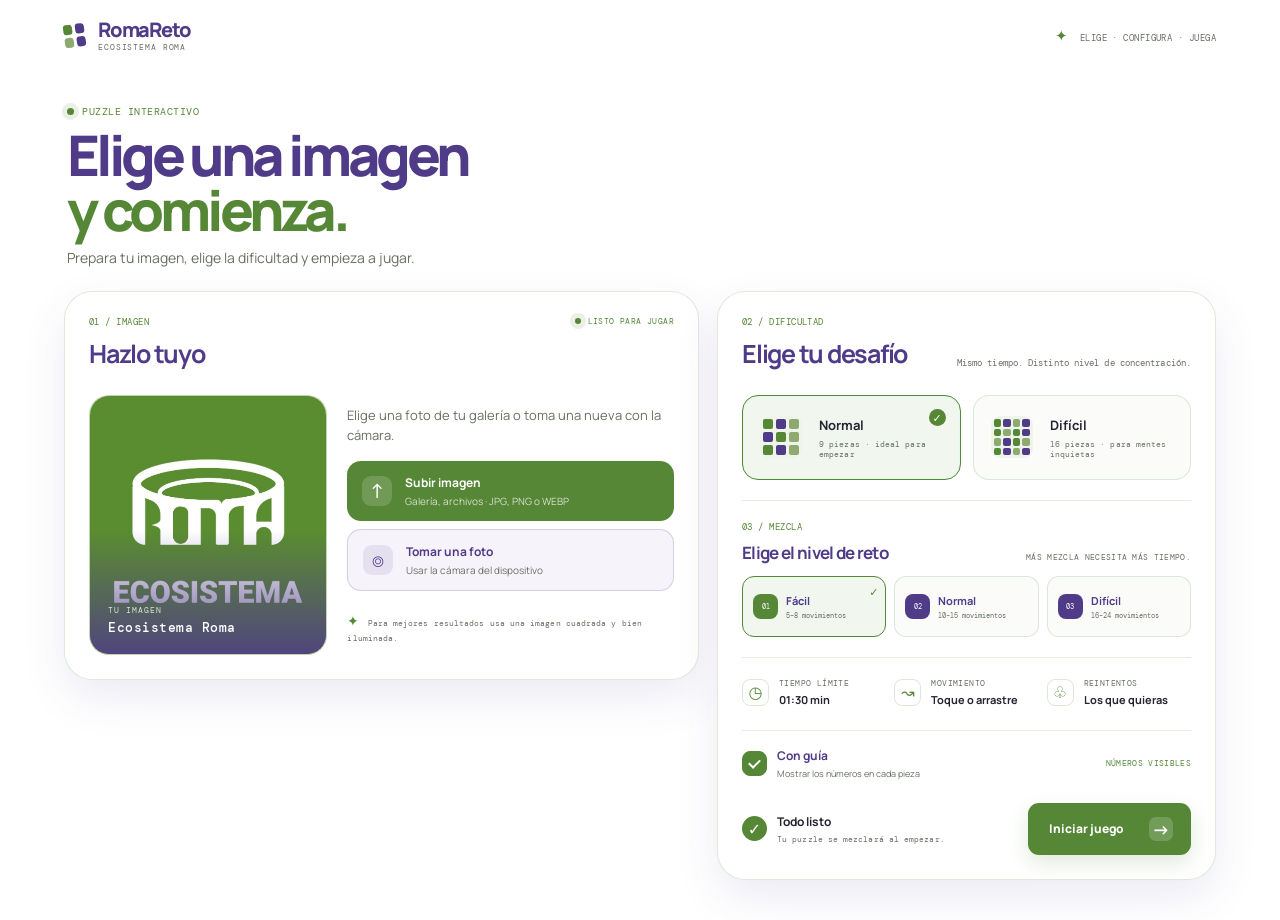
==== commit cd3d75bd: "feat: opcion de guia o sin guia de numeros" ====
--- a/index.html
+++ b/index.html
@@ -76,7 +76,7 @@
                   <span class="button-icon" aria-hidden="true">↑</span>
                   <span><strong>Subir imagen</strong><small>Galería, archivos · JPG, PNG o WEBP</small></span>
                 </label>
-                <input id="file-input" type="file" accept="image/*" />
+                <input id="file-input" type="file" accept="image/jpeg,image/png,image/webp,.jpg,.jpeg,.png,.webp" />
                 <button class="action-button secondary-soft" id="camera-button" type="button">
                   <span class="button-icon" aria-hidden="true">⌾</span>
                   <span><strong>Tomar una foto</strong><small>Usar la cámara del dispositivo</small></span>
@@ -149,6 +149,15 @@
             <div><span class="detail-icon">◷</span><span><small>Tiempo límite</small><strong id="mode-time">01:30 min</strong></span></div>
             <div><span class="detail-icon">↝</span><span><small>Movimiento</small><strong>Toque o arrastre</strong></span></div>
             <div><span class="detail-icon">♧</span><span><small>Reintentos</small><strong>Los que quieras</strong></span></div>
+          </div>
+
+          <div class="guide-setting">
+            <label class="guide-control" for="guide-toggle">
+              <input id="guide-toggle" type="checkbox" checked aria-describedby="guide-description" />
+              <span class="guide-check" aria-hidden="true"></span>
+              <span class="guide-copy"><strong>Con guía</strong><small id="guide-description">Mostrar los números en cada pieza</small></span>
+            </label>
+            <span class="guide-status" id="guide-status">números visibles</span>
           </div>
 
           <div class="setup-footer">
@@ -244,6 +253,6 @@
       </div>
     </div>
 
-    <script src="app.js"></script>
+    <script src="app.js?v=20260909-camera-orientation"></script>
   </body>
 </html>
--- a/styles.css
+++ b/styles.css
@@ -294,11 +294,11 @@
 .modal-backdrop { overflow: hidden; overscroll-behavior: contain; }
 .camera-dialog, .result-dialog { scrollbar-width: none; -ms-overflow-style: none; }
 .camera-dialog::-webkit-scrollbar, .result-dialog::-webkit-scrollbar { display: none; width: 0; height: 0; }
-.result-dialog { max-height: calc(100dvh - 24px); padding-bottom: 8px; overflow-x: hidden; overflow-y: auto; -webkit-overflow-scrolling: touch; overscroll-behavior: contain; touch-action: pan-y; }
+.result-dialog { height: auto; min-height: 0; max-height: calc(100dvh - 24px); padding-bottom: 6px; overflow-x: hidden; overflow-y: auto; -webkit-overflow-scrolling: touch; overscroll-behavior: contain; touch-action: pan-y; }
 
 @media (max-height: 760px) {
   .modal-backdrop { place-items: center; padding: 12px; }
-  .result-dialog { padding: 22px 22px 8px; }
+  .result-dialog { padding: 22px 22px 6px; }
   .result-dialog .result-icon { width: 58px; height: 58px; border-radius: 20px; font-size: 29px; }
   .result-dialog h2 { margin-top: 6px; font-size: 42px; }
   .result-time { margin: 14px auto; padding: 10px 18px; }
@@ -328,4 +328,24 @@
 .mix-option strong { color: var(--secondary); font-size: 11px; }
 .mix-option small { color: var(--muted); font-family: 'DM Mono', monospace; font-size: 7px; white-space: nowrap; }
 .mix-check { display: none; position: absolute; top: 7px; right: 7px; color: var(--primary); font-size: 11px; }
+
+/* Preferencia de guía para cada partida. */
+.guide-setting { display: flex; align-items: center; justify-content: space-between; gap: 14px; padding-top: 16px; }
+.guide-control { position: relative; display: inline-flex; align-items: center; gap: 10px; cursor: pointer; }
+.guide-control input { position: absolute; width: 1px; height: 1px; opacity: 0; pointer-events: none; }
+.guide-check { position: relative; display: grid; flex: 0 0 auto; place-items: center; width: 25px; height: 25px; border: 1px solid rgba(85,135,54,.3); border-radius: 8px; background: #fff; transition: .18s ease; }
+.guide-check::after { content: ''; width: 9px; height: 5px; border: solid #fff; border-width: 0 0 2px 2px; transform: translateY(-1px) rotate(-45deg) scale(0); transition: transform .18s ease; }
+.guide-control input:checked + .guide-check { border-color: var(--primary); background: var(--primary); }
+.guide-control input:checked + .guide-check::after { transform: translateY(-1px) rotate(-45deg) scale(1); }
+.guide-control input:focus-visible + .guide-check { outline: 3px solid rgba(85,135,54,.28); outline-offset: 3px; }
+.guide-copy { display: grid; gap: 3px; }
+.guide-copy strong { color: var(--secondary); font-size: 12px; }
+.guide-copy small { color: var(--muted); font-size: 9px; }
+.guide-status { color: var(--primary); font-family: 'DM Mono', monospace; font-size: 8px; letter-spacing: .04em; text-transform: uppercase; }
+.puzzle-board.no-guide .puzzle-tile::after { display: none; }
+
+@media (max-width: 620px) {
+  .guide-setting { align-items: flex-start; }
+  .guide-status { padding-top: 6px; text-align: right; }
+}
 .mix-option.active .mix-check { display: block; }
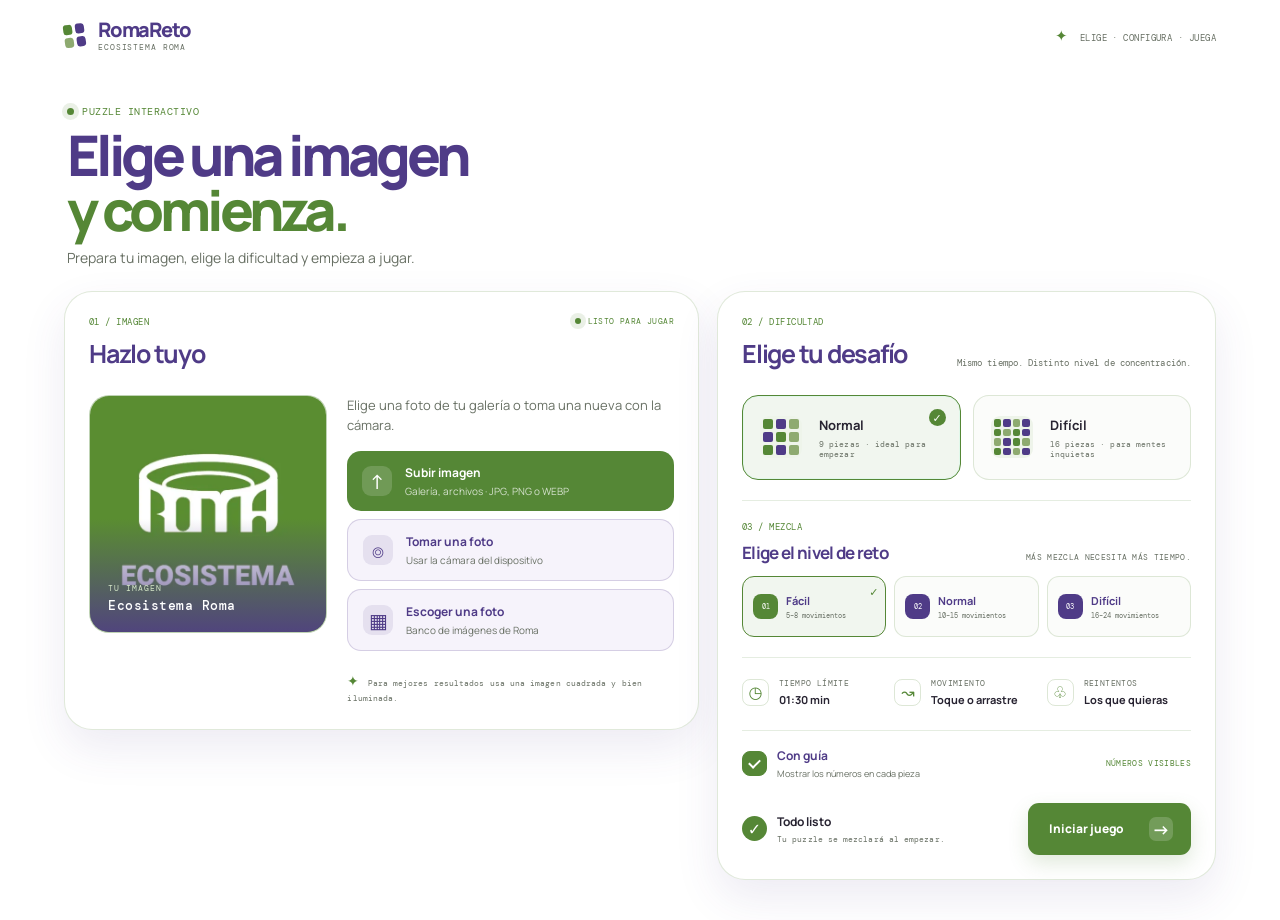
==== commit 50700555: "Arreglos de optimizacion y banco de imagenes en webp" ====
--- a/index.html
+++ b/index.html
@@ -81,6 +81,10 @@
                   <span class="button-icon" aria-hidden="true">⌾</span>
                   <span><strong>Tomar una foto</strong><small>Usar la cámara del dispositivo</small></span>
                 </button>
+                <button class="action-button secondary-soft library-soft" id="gallery-button" type="button">
+                  <span class="button-icon" aria-hidden="true">▦</span>
+                  <span><strong>Escoger una foto</strong><small>Banco de imágenes de Roma</small></span>
+                </button>
                 <p class="source-tip"><span>✦</span> Para mejores resultados usa una imagen cuadrada y bien iluminada.</p>
               </div>
             </div>
@@ -212,6 +216,19 @@
           <button class="side-new-button" id="side-new-image" type="button"><span aria-hidden="true">＋</span> Elegir otra imagen</button>
         </aside>
       </main>
+    </div>
+
+    <div class="modal-backdrop hidden" id="gallery-modal" role="dialog" aria-modal="true" aria-labelledby="gallery-title">
+      <div class="gallery-dialog">
+        <div class="modal-topline"><span class="section-number">banco de fotos</span><button class="close-button" id="close-gallery" type="button" aria-label="Cerrar banco de fotos">×</button></div>
+        <div class="gallery-heading">
+          <div><h2 id="gallery-title">Escoge una foto</h2><p class="modal-lead">Selecciona una imagen para convertirla en tu puzzle.</p></div>
+          <span class="gallery-count" id="gallery-count">0 fotos</span>
+        </div>
+        <div class="gallery-categories" id="gallery-categories" role="tablist" aria-label="Categorías de imágenes"></div>
+        <div class="gallery-grid" id="gallery-grid" aria-live="polite"></div>
+        <div class="gallery-actions"><button class="secondary-button" id="cancel-gallery" type="button">Cancelar</button><button class="primary-button" id="use-gallery-photo" type="button" disabled>Usar esta foto <span aria-hidden="true">→</span></button></div>
+      </div>
     </div>
 
     <div class="modal-backdrop hidden" id="camera-modal" role="dialog" aria-modal="true" aria-labelledby="camera-title">
--- a/styles.css
+++ b/styles.css
@@ -262,9 +262,9 @@
 
 /* La cámara conserva la resolución y proporción reales, sin espejo ni recorte. */
 .camera-stage { background: #eef3eb; }
-.camera-live video, .camera-review img { object-fit: contain; object-position: center; transform: none !important; image-rendering: auto; background: #eef3eb; }
-.camera-live video { transform: none !important; }
-.camera-review img { transform: none !important; }
+.camera-live video, .camera-review img { object-fit: contain; object-position: center; image-rendering: auto; background: #eef3eb; }
+.camera-live video { transform: none; }
+.camera-review img { transform: none; }
 
 /* El encuadre y la revisión muestran exactamente el cuadrado que se usará. */
 .camera-stage { aspect-ratio: 1; }
@@ -312,7 +312,7 @@
 .camera-picker select { min-width: 0; flex: 1; padding: 10px 11px; color: var(--secondary); background: #f7f4fb; border: 1px solid rgba(79,59,135,.2); border-radius: 11px; font-size: 11px; }
 .camera-picker .secondary-button { flex: 0 0 auto; min-height: 42px; padding: 10px 12px; }
 .camera-picker .secondary-button:disabled { opacity: .55; cursor: not-allowed; }
-.camera-live video { transform: none !important; }
+.camera-live video { transform: none; }
 
 .mix-heading { display: flex; align-items: end; justify-content: space-between; gap: 14px; padding-top: 20px; margin-top: 20px; border-top: 1px solid rgba(85,135,54,.15); }
 .mix-heading h3 { margin: 0; color: var(--secondary); font-size: 17px; letter-spacing: -.04em; }
@@ -348,4 +348,55 @@
   .guide-setting { align-items: flex-start; }
   .guide-status { padding-top: 6px; text-align: right; }
 }
+
+/* Selector responsive para el banco de imágenes precargadas. */
+.gallery-dialog { position: relative; width: min(100%, 720px); max-height: calc(100dvh - 24px); overflow: auto; padding: 28px; border: 1px solid rgba(85,135,54,.25); border-radius: 25px; background: #fff; box-shadow: 0 35px 100px rgba(39,35,49,.24); scrollbar-width: none; -ms-overflow-style: none; }
+.gallery-dialog::-webkit-scrollbar { display: none; width: 0; height: 0; }
+.gallery-heading { display: flex; align-items: end; justify-content: space-between; gap: 18px; margin: 10px 0 18px; }
+.gallery-dialog h2 { margin: 0 0 6px; color: var(--secondary); font-size: 31px; letter-spacing: -.06em; }
+.gallery-heading .modal-lead { max-width: 440px; }
+.gallery-count { flex: 0 0 auto; padding: 7px 9px; color: var(--primary); background: #f3f6ef; border-radius: 8px; font-family: 'DM Mono', monospace; font-size: 8px; letter-spacing: .04em; text-transform: uppercase; }
+.gallery-categories { display: flex; gap: 7px; overflow-x: auto; padding: 2px 1px 5px; scrollbar-width: none; -ms-overflow-style: none; }
+.gallery-categories::-webkit-scrollbar { display: none; width: 0; height: 0; }
+.gallery-category { flex: 0 0 auto; padding: 9px 12px; color: var(--muted); background: #f7f4fb; border: 1px solid rgba(79,59,135,.14); border-radius: 100px; font-size: 10px; transition: .18s ease; }
+.gallery-category:hover { color: var(--secondary); border-color: rgba(79,59,135,.35); }
+.gallery-category[aria-selected='true'] { color: #fff; background: var(--primary); border-color: var(--primary); }
+.gallery-grid { display: grid; grid-template-columns: repeat(5, minmax(0, 1fr)); gap: 11px; margin: 14px 0 20px; }
+.gallery-card { min-width: 0; padding: 5px; color: var(--secondary); text-align: left; background: #fff; border: 1px solid rgba(85,135,54,.16); border-radius: 13px; transition: transform .18s ease, border-color .18s ease, box-shadow .18s ease; }
+.gallery-card:hover { transform: translateY(-2px); border-color: rgba(85,135,54,.55); box-shadow: 0 7px 16px rgba(79,59,135,.11); }
+.gallery-card.selected { border-color: var(--primary); box-shadow: 0 0 0 2px rgba(85,135,54,.14); }
+.gallery-card-image { position: relative; display: block; aspect-ratio: 1; overflow: hidden; border-radius: 9px; background: #eef3eb; }
+.gallery-card-image img { width: 100%; height: 100%; object-fit: cover; }
+.gallery-card-check { position: absolute; top: 6px; right: 6px; display: none; place-items: center; width: 22px; height: 22px; color: #fff; background: var(--primary); border: 2px solid #fff; border-radius: 50%; font-size: 12px; font-weight: 800; box-shadow: 0 2px 6px rgba(39,35,49,.2); }
+.gallery-card.selected .gallery-card-check { display: grid; }
+.gallery-card-label { display: block; overflow: hidden; padding: 8px 4px 4px; color: var(--secondary); font-size: 10px; font-weight: 700; text-overflow: ellipsis; white-space: nowrap; }
+.gallery-actions { display: flex; gap: 9px; }
+.gallery-actions > button { flex: 1; }
+
+@media (max-width: 620px) {
+  .gallery-dialog { width: 100%; padding: 21px; border-radius: 21px; }
+  .gallery-heading { align-items: flex-start; margin-top: 7px; }
+  .gallery-dialog h2 { font-size: 27px; }
+  .gallery-grid { grid-template-columns: repeat(3, minmax(0, 1fr)); gap: 8px; }
+  .gallery-card-label { font-size: 9px; }
+}
+
+@media (max-width: 430px) {
+  .gallery-grid { grid-template-columns: repeat(2, minmax(0, 1fr)); }
+  .gallery-heading { display: block; }
+  .gallery-count { display: inline-block; margin-top: 10px; }
+  .gallery-actions { flex-direction: column-reverse; }
+}
+
+/* La preview siempre representa el recorte cuadrado que recibirá el puzzle. */
+.preview-frame {
+  align-self: start;
+  aspect-ratio: 1 / 1;
+  min-height: 0;
+}
+
+.preview-frame img {
+  min-height: 0;
+}
+
 .mix-option.active .mix-check { display: block; }
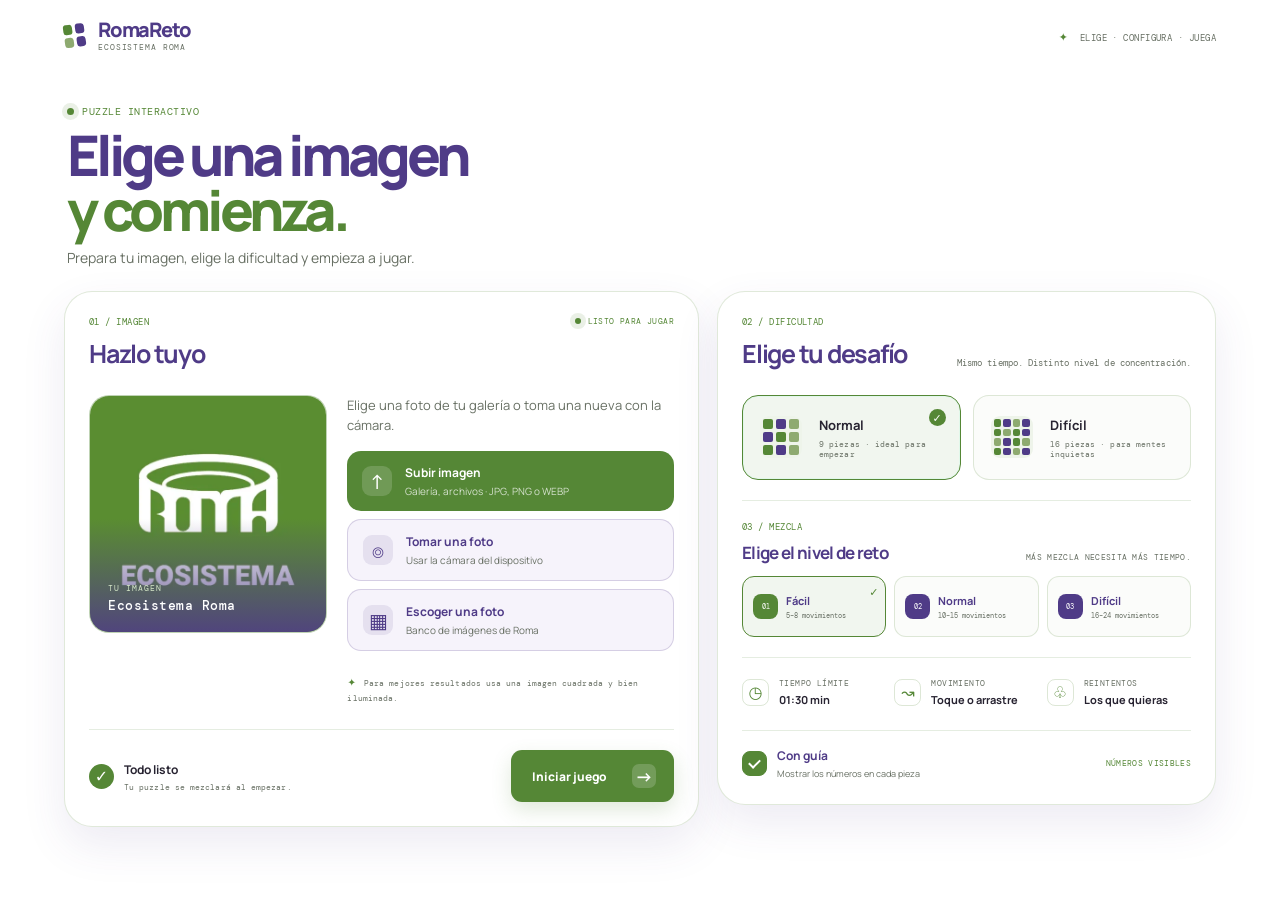
==== commit d3ed98a3: "fix responsive a revisar" ====
--- a/index.html
+++ b/index.html
@@ -88,6 +88,10 @@
                 <p class="source-tip"><span>✦</span> Para mejores resultados usa una imagen cuadrada y bien iluminada.</p>
               </div>
             </div>
+            <div class="setup-footer">
+              <div class="ready-message"><span class="ready-check">✓</span><span><strong>Todo listo</strong><small>Tu puzzle se mezclará al empezar.</small></span></div>
+              <button class="start-button" id="start-button" type="button"><span>Iniciar juego</span><b aria-hidden="true">→</b></button>
+            </div>
           </article>
 
           <aside class="panel instructions-card">
@@ -164,10 +168,6 @@
             <span class="guide-status" id="guide-status">números visibles</span>
           </div>
 
-          <div class="setup-footer">
-            <div class="ready-message"><span class="ready-check">✓</span><span><strong>Todo listo</strong><small>Tu puzzle se mezclará al empezar.</small></span></div>
-            <button class="start-button" id="start-button" type="button"><span>Iniciar juego</span><b aria-hidden="true">→</b></button>
-          </div>
         </section>
       </main>
 
@@ -183,10 +183,15 @@
 
       <main class="game-layout">
         <section class="board-zone">
-          <div class="game-stats">
-            <div class="live-stat timer-stat"><span class="stat-label">tiempo restante</span><strong id="timer">01:00</strong><span class="timer-track"><i id="timer-bar"></i></span></div>
-            <div class="live-stat"><span class="stat-label">movimientos</span><strong id="move-count">0</strong><span class="stat-sub">pasos dados</span></div>
-            <div class="live-stat"><span class="stat-label">mejor tiempo</span><strong id="best-time">—</strong><span class="stat-sub">en este tótem</span></div>
+          <div class="game-overview">
+            <div class="side-card reference-card mobile-reference">
+              <div class="reference-image-wrap"><img id="reference-image-mobile" alt="Imagen de referencia completa" /><span>referencia</span></div>
+            </div>
+            <div class="game-stats">
+              <div class="live-stat timer-stat"><span class="stat-label">tiempo restante</span><strong id="timer">01:00</strong><span class="timer-track"><i id="timer-bar"></i></span></div>
+              <div class="live-stat"><span class="stat-label">movimientos</span><strong id="move-count">0</strong><span class="stat-sub">pasos dados</span></div>
+              <div class="live-stat desktop-best-stat"><span class="stat-label">mejor tiempo</span><strong id="best-time-top">—</strong><span class="stat-sub">en este tótem</span></div>
+            </div>
           </div>
 
           <div class="board-wrap">
@@ -203,15 +208,20 @@
 
         <aside class="game-sidebar">
           <div class="side-card mission-card">
-            <p class="section-number">tu misión</p>
-            <h2>Completa<br /><em>la imagen.</em></h2>
+            <div class="mission-heading-row">
+              <div>
+                <p class="section-number">tu misión</p>
+                <h2>Completa<br /><em>la imagen.</em></h2>
+              </div>
+              <div class="mission-best"><span>mejor tiempo</span><strong id="best-time">—</strong><small>en este tótem</small></div>
+            </div>
             <p id="goal-text">Ordena las 9 piezas para revelar la foto completa.</p>
             <div class="progress-meta"><span>progreso</span><strong id="progress-text">0%</strong></div>
             <div class="progress-track"><i id="progress-bar"></i></div>
             <div class="side-card-row"><span>piezas bien ubicadas</span><strong id="correct-count">0 / 8</strong></div>
           </div>
-          <div class="side-card reference-card">
-            <div class="reference-image-wrap"><img id="reference-image" alt="Imagen de referencia completa" /><span>referencia</span></div>
+          <div class="side-card reference-card desktop-reference">
+            <div class="reference-image-wrap"><img id="reference-image-desktop" alt="Imagen de referencia completa" /><span>referencia</span></div>
           </div>
           <button class="side-new-button" id="side-new-image" type="button"><span aria-hidden="true">＋</span> Elegir otra imagen</button>
         </aside>
--- a/styles.css
+++ b/styles.css
@@ -102,7 +102,7 @@
 .mode-details { display: grid; grid-template-columns: repeat(3, 1fr); gap: 8px; padding: 20px 0 23px; margin-top: 20px; border-top: 1px solid var(--line); border-bottom: 1px solid var(--line); }.mode-details > div { display: flex; align-items: center; gap: 10px; }.detail-icon { display: grid; place-items: center; width: 27px; height: 27px; color: var(--aqua); border: 1px solid rgba(141,255,208,.22); border-radius: 8px; font-size: 16px; }.mode-details small, .mode-details strong { display: block; }.mode-details small { color: var(--muted); font-size: 8px; }.mode-details strong { font-size: 11px; margin-top: 4px; }.setup-footer { display: flex; justify-content: space-between; align-items: center; gap: 20px; padding-top: 23px; }.ready-message { display: flex; align-items: center; gap: 10px; }.ready-check { display: grid; place-items: center; width: 25px; height: 25px; border-radius: 50%; color: var(--ink); background: var(--aqua); font-weight: 800; }.ready-message strong, .ready-message small { display: block; }.ready-message strong { font-size: 12px; }.ready-message small { color: var(--muted); font-size: 8px; margin-top: 4px; text-transform: none; letter-spacing: .01em; }.start-button, .primary-button { display: inline-flex; align-items: center; justify-content: center; gap: 25px; padding: 14px 18px 14px 21px; color: var(--ink); background: var(--aqua); border-radius: 11px; font-weight: 800; font-size: 12px; box-shadow: 0 8px 20px rgba(69,233,176,.14); transition: transform .18s ease, box-shadow .18s ease; }.start-button:hover, .primary-button:hover { transform: translateY(-2px); box-shadow: 0 12px 28px rgba(69,233,176,.23); }.start-button b { display: grid; place-items: center; width: 24px; height: 24px; border-radius: 7px; background: rgba(11,18,38,.12); font-size: 18px; }.site-footer { max-width: 1320px; width: 90vw; margin: 0 auto; padding: 23px 0 32px; display: flex; justify-content: space-between; color: var(--muted); font-size: 8px; }.site-footer span:first-child { color: var(--aqua); }
 
 .game-screen { min-height: 100vh; background: radial-gradient(circle at 50% -30%, rgba(56,82,160,.46), transparent 42%), var(--ink); padding: 0 4.5vw 35px; }.game-topbar { max-width: 1400px; margin: 0 auto; min-height: 91px; display: grid; grid-template-columns: 1fr auto 1fr; align-items: center; gap: 16px; border-bottom: 1px solid var(--line); }.back-button, .restart-button { justify-self: start; color: var(--muted-light); background: none; font-family: 'DM Mono', monospace; font-size: 9px; text-transform: uppercase; letter-spacing: .04em; padding: 11px 0; }.back-button span, .restart-button span { color: var(--aqua); font-size: 18px; margin-right: 6px; vertical-align: -1px; }.restart-button { justify-self: end; }.game-heading { display: grid; justify-items: center; gap: 8px; }.game-heading strong { font-size: 16px; letter-spacing: -.04em; }.game-layout { width: min(1280px, 100%); margin: 40px auto 0; display: grid; grid-template-columns: minmax(0, 1fr) minmax(280px, 330px); gap: clamp(28px, 5vw, 80px); align-items: start; }.board-zone { min-width: 0; }.game-stats { display: grid; grid-template-columns: 1.2fr 1fr 1fr; gap: 10px; max-width: 740px; margin: 0 auto 20px; }.live-stat { position: relative; min-height: 69px; display: flex; flex-direction: column; justify-content: center; padding: 11px 15px; background: rgba(255,255,255,.045); border: 1px solid var(--line); border-radius: 13px; }.live-stat strong { color: var(--white); font-size: 26px; line-height: 1; letter-spacing: -.06em; margin-top: 7px; }.stat-label { color: var(--muted); font-size: 8px; }.stat-sub { color: var(--muted); font-size: 7px; margin-top: 5px; text-transform: none; letter-spacing: .01em; }.timer-stat strong { color: var(--aqua); }.timer-track { position: absolute; left: 15px; right: 15px; bottom: 6px; height: 2px; border-radius: 10px; background: rgba(141,255,208,.14); overflow: hidden; }.timer-track i { display: block; width: 100%; height: 100%; background: var(--aqua); transition: width .9s linear, background .3s; }.timer-stat.warning strong { color: var(--yellow); }.timer-stat.warning .timer-track i { background: var(--yellow); }.timer-stat.danger strong { color: var(--coral); }.timer-stat.danger .timer-track i { background: var(--coral); }
-.board-wrap { position: relative; width: min(66vw, 66vh, 620px); aspect-ratio: 1; margin: 0 auto; padding: 8px; border: 1px solid rgba(141,255,208,.22); border-radius: 23px; background: rgba(9,17,38,.92); box-shadow: 0 30px 80px rgba(0,0,0,.32), inset 0 0 0 1px rgba(255,255,255,.05); }.puzzle-board { --grid-size: 3; width: 100%; height: 100%; display: grid; grid-template-columns: repeat(var(--grid-size), 1fr); grid-template-rows: repeat(var(--grid-size), 1fr); gap: 5px; touch-action: manipulation; }.puzzle-tile, .empty-tile { min-width: 0; min-height: 0; position: relative; border-radius: clamp(6px, 1vw, 13px); }.puzzle-tile { padding: 0; overflow: hidden; background-repeat: no-repeat; border: 1px solid rgba(255,255,255,.25); box-shadow: inset 0 1px 0 rgba(255,255,255,.35), 0 4px 8px rgba(0,0,0,.22); transition: transform .12s ease, filter .12s ease; }.puzzle-tile:hover { filter: brightness(1.09); transform: scale(.985); }.puzzle-tile:active { transform: scale(.95); }.puzzle-tile::after { content: attr(data-number); position: absolute; left: 8px; top: 7px; min-width: 24px; padding: 3px 5px; color: var(--ink); background: rgba(255,255,255,.78); border-radius: 5px; font-family: 'DM Mono', monospace; font-size: clamp(8px, 1.2vw, 12px); line-height: 1; box-shadow: 0 2px 5px rgba(0,0,0,.14); }.empty-tile { border: 1px dashed rgba(141,255,208,.4); background: rgba(141,255,208,.045); box-shadow: inset 0 0 18px rgba(141,255,208,.03); }.board-corner { position: absolute; width: 19px; height: 19px; border-color: var(--aqua); border-style: solid; opacity: .75; pointer-events: none; }.corner-tl { left: -4px; top: -4px; border-width: 2px 0 0 2px; border-radius: 8px 0 0; }.corner-br { right: -4px; bottom: -4px; border-width: 0 2px 2px 0; border-radius: 0 0 8px; }.game-helper { width: min(66vw, 66vh, 620px); margin: 17px auto 0; display: flex; align-items: center; gap: 11px; color: var(--muted); }.helper-icon { display: grid; flex: 0 0 auto; place-items: center; width: 27px; height: 27px; border-radius: 8px; color: var(--ink); background: var(--yellow); }.game-helper p { margin: 0; font-size: 10px; line-height: 1.45; }.game-helper p strong { color: var(--white); }.helper-key { margin-left: auto; color: var(--aqua); white-space: nowrap; font-size: 8px; }
+.board-wrap { position: relative; width: min(66vw, 66vh, 620px); aspect-ratio: 1; margin: 0 auto; padding: 8px; border: 1px solid rgba(141,255,208,.22); border-radius: 23px; background: rgba(9,17,38,.92); box-shadow: 0 30px 80px rgba(0,0,0,.32), inset 0 0 0 1px rgba(255,255,255,.05); }.puzzle-board { --grid-size: 3; width: 100%; height: 100%; display: grid; grid-template-columns: repeat(var(--grid-size), 1fr); grid-template-rows: repeat(var(--grid-size), 1fr); gap: 5px; touch-action: manipulation; }.puzzle-tile, .empty-tile { min-width: 0; min-height: 0; position: relative; border-radius: clamp(6px, 1vw, 13px); }.puzzle-tile { padding: 0; overflow: hidden; background-repeat: no-repeat; border: 1px solid rgba(255,255,255,.25); box-shadow: inset 0 1px 0 rgba(255,255,255,.35), 0 4px 8px rgba(0,0,0,.22); transition: transform .12s ease, filter .12s ease; }.puzzle-tile:hover { filter: brightness(1.09); transform: scale(.985); }.puzzle-tile:active { transform: scale(.95); }.puzzle-tile::after { content: attr(data-number); position: absolute; left: 8px; top: 7px; min-width: 24px; padding: 3px 5px; color: var(--ink); background: rgba(255,255,255,.78); border-radius: 5px; font-family: 'DM Mono', monospace; font-size: clamp(8px, 1.2vw, 12px); line-height: 1; box-shadow: 0 2px 5px rgba(0,0,0,.14); }.empty-tile { border: 1px dashed rgba(141,255,208,.4); background: #dfe3e0; box-shadow: inset 0 0 0 1px rgba(79,59,135,.05); }.board-corner { position: absolute; width: 19px; height: 19px; border-color: var(--aqua); border-style: solid; opacity: .75; pointer-events: none; }.corner-tl { left: -4px; top: -4px; border-width: 2px 0 0 2px; border-radius: 8px 0 0; }.corner-br { right: -4px; bottom: -4px; border-width: 0 2px 2px 0; border-radius: 0 0 8px; }.game-helper { width: min(66vw, 66vh, 620px); margin: 17px auto 0; display: flex; align-items: center; gap: 11px; color: var(--muted); }.helper-icon { display: grid; flex: 0 0 auto; place-items: center; width: 27px; height: 27px; border-radius: 8px; color: var(--ink); background: var(--yellow); }.game-helper p { margin: 0; font-size: 10px; line-height: 1.45; }.game-helper p strong { color: var(--white); }.helper-key { margin-left: auto; color: var(--aqua); white-space: nowrap; font-size: 8px; }
 .game-sidebar { display: grid; gap: 14px; }.side-card { padding: 23px; border-radius: var(--radius-md); background: linear-gradient(145deg, rgba(23,35,68,.94), rgba(15,25,51,.92)); border: 1px solid var(--line); }.mission-card h2 { margin: 0 0 13px; font-size: 36px; line-height: .96; letter-spacing: -.075em; }.mission-card > p:not(.section-number) { color: var(--muted-light); font-size: 12px; line-height: 1.6; margin: 0; }.progress-meta { display: flex; justify-content: space-between; color: var(--muted); font-size: 8px; margin: 24px 0 7px; }.progress-meta strong { color: var(--aqua); font-weight: 500; }.progress-track { height: 6px; border-radius: 100px; background: rgba(255,255,255,.08); overflow: hidden; }.progress-track i { display: block; width: 0; height: 100%; border-radius: inherit; background: linear-gradient(90deg, var(--aqua-2), var(--aqua)); transition: width .2s ease; }.side-card-row { display: flex; justify-content: space-between; color: var(--muted); font-size: 8px; margin-top: 17px; }.side-card-row strong { color: var(--white); font-weight: 500; }.reference-card { display: grid; grid-template-columns: 84px 1fr; gap: 14px; align-items: center; padding: 14px; }.reference-image-wrap { position: relative; aspect-ratio: 1; overflow: hidden; border-radius: 10px; }.reference-image-wrap img { width: 100%; height: 100%; object-fit: cover; }.reference-image-wrap span { position: absolute; left: 6px; bottom: 5px; color: var(--ink); background: var(--aqua); padding: 3px 5px; border-radius: 4px; font-family: 'DM Mono', monospace; font-size: 6px; text-transform: uppercase; }.reference-copy small, .reference-copy strong { display: block; }.reference-copy small { color: var(--muted); font-size: 8px; margin-bottom: 6px; }.reference-copy strong { font-size: 13px; line-height: 1.25; }.side-new-button { padding: 13px; color: var(--muted-light); background: transparent; border: 1px solid var(--line); border-radius: 12px; font-family: 'DM Mono', monospace; font-size: 9px; text-transform: uppercase; transition: .18s ease; }.side-new-button:hover { color: var(--aqua); border-color: rgba(141,255,208,.45); }.side-new-button span { color: var(--aqua); font-size: 17px; vertical-align: -2px; margin-right: 5px; }
 
 .modal-backdrop { position: fixed; z-index: 20; inset: 0; display: grid; place-items: center; padding: 20px; background: rgba(4,9,23,.78); backdrop-filter: blur(10px); }.camera-dialog, .result-dialog { position: relative; width: min(100%, 480px); max-height: calc(100vh - 40px); overflow: auto; padding: 27px; border-radius: 25px; background: linear-gradient(145deg, #1b2a50, #101b38); border: 1px solid rgba(141,255,208,.25); box-shadow: 0 35px 100px rgba(0,0,0,.4); }.modal-topline { display: flex; justify-content: space-between; align-items: center; }.close-button { width: 31px; height: 31px; border-radius: 50%; color: var(--muted-light); background: rgba(255,255,255,.07); font-size: 22px; line-height: 1; }.camera-dialog h2, .result-dialog h2 { margin: 11px 0 6px; font-size: 31px; letter-spacing: -.06em; }.modal-lead, #result-message { color: var(--muted-light); font-size: 12px; line-height: 1.55; margin: 0; }.camera-stage { position: relative; overflow: hidden; margin: 21px 0 15px; aspect-ratio: 4 / 3; border-radius: 16px; background: #091127; border: 1px solid rgba(141,255,208,.22); }.camera-live, .camera-review { position: absolute; inset: 0; }.camera-live video, .camera-review img { width: 100%; height: 100%; object-fit: cover; }.camera-frame-corner { position: absolute; inset: 18%; border: 1px solid rgba(141,255,208,.75); border-radius: 12px; box-shadow: 0 0 0 999px rgba(8,16,35,.18); pointer-events: none; }.camera-status { position: absolute; bottom: 11px; left: 50%; transform: translateX(-50%); color: white; background: rgba(8,16,35,.67); padding: 7px 9px; border-radius: 6px; white-space: nowrap; font-size: 7px; letter-spacing: .03em; text-transform: none; }.camera-actions, .result-actions { display: flex; gap: 9px; }.camera-actions > button, .result-actions > button { flex: 1; }.primary-button, .secondary-button { min-height: 45px; padding: 12px 15px; border-radius: 11px; font-size: 11px; }.secondary-button { color: var(--muted-light); background: rgba(255,255,255,.06); border: 1px solid var(--line); }.result-dialog { text-align: center; overflow: hidden; padding: 40px 30px 29px; }.result-dialog h2 { font-size: 49px; color: var(--aqua); margin-top: 8px; }.result-dialog #result-message { max-width: 300px; margin: 0 auto; }.result-icon { position: relative; z-index: 1; display: grid; place-items: center; width: 68px; height: 68px; margin: 0 auto; border-radius: 24px; color: var(--ink); background: var(--yellow); font-size: 34px; transform: rotate(-7deg); box-shadow: 0 0 0 8px rgba(255,201,106,.11); }.result-time { display: grid; gap: 4px; width: max-content; margin: 22px auto; padding: 11px 21px; border-radius: 12px; background: rgba(255,255,255,.06); }.result-time small { color: var(--muted); font-size: 8px; }.result-time strong { font-size: 25px; letter-spacing: -.07em; }.result-actions { position: relative; z-index: 1; flex-direction: column; }.orbit-one, .orbit-two { position: absolute; border: 1px solid rgba(141,255,208,.18); border-radius: 50%; pointer-events: none; }.orbit-one { width: 300px; height: 300px; left: -170px; bottom: -170px; }.orbit-two { width: 210px; height: 210px; right: -130px; top: -120px; border-color: rgba(255,201,106,.2); }
@@ -206,7 +206,7 @@
 .board-wrap { background: #fff; border-color: rgba(85,135,54,.4); box-shadow: 0 24px 60px rgba(79,59,135,.13), inset 0 0 0 1px rgba(85,135,54,.08); }
 .puzzle-tile { border-color: rgba(79,59,135,.35); box-shadow: inset 0 1px 0 rgba(255,255,255,.45), 0 4px 8px rgba(79,59,135,.14); }
 .puzzle-tile::after { color: var(--secondary); background: rgba(255,255,255,.88); }
-.empty-tile { border-color: rgba(85,135,54,.46); background: rgba(85,135,54,.08); }
+.empty-tile { border-color: rgba(79,59,135,.35); background: #dfe3e0; }
 .corner-tl, .corner-br { border-color: var(--primary); }
 .helper-icon { color: #fff; background: var(--secondary); }
 .game-helper p strong { color: var(--secondary); }
@@ -285,7 +285,7 @@
 .result-board-preview { display: grid; grid-template-columns: repeat(var(--result-grid-size), minmax(0, 1fr)); gap: 2px; padding: 0; overflow: hidden; background: #fff; }
 .result-board-tile, .result-board-empty { position: relative; display: block; min-width: 0; min-height: 0; overflow: hidden; }
 .result-board-tile { background-repeat: no-repeat; box-shadow: inset 0 1px 0 rgba(255,255,255,.35); }
-.result-board-empty { border: 1px dashed rgba(85,135,54,.46); background: rgba(85,135,54,.08); }
+.result-board-empty { border: 1px dashed rgba(79,59,135,.35); background: #dfe3e0; }
 .result-board-preview .tile-corner-tl { border-top-left-radius: 7px; }
 .result-board-preview .tile-corner-tr { border-top-right-radius: 7px; }
 .result-board-preview .tile-corner-bl { border-bottom-left-radius: 7px; }
@@ -399,4 +399,147 @@
   min-height: 0;
 }
 
+/* El inicio queda junto a la imagen y sus acciones para acelerar el acceso al juego. */
+.image-card .setup-footer {
+  margin-top: 24px;
+  padding-top: 20px;
+  border-top: 1px solid rgba(85,135,54,.15);
+}
+
+/* La referencia y los indicadores se mantienen juntos antes del tablero. */
+.game-overview {
+  display: grid;
+  grid-template-columns: minmax(0, 1fr) minmax(150px, 260px);
+  align-items: center;
+  gap: 16px;
+  margin-bottom: 20px;
+}
+.game-overview .game-stats {
+  grid-template-columns: 1fr;
+  gap: 8px;
+  max-width: none;
+  margin: 0;
+}
+.game-overview .reference-card {
+  width: min(100%, 292px);
+  justify-self: center;
+  padding: 9px;
+}
+.game-overview .reference-image-wrap { width: min(100%, 260px); }
+
+.mission-best {
+  display: grid;
+  gap: 3px;
+  width: max-content;
+  min-width: 96px;
+  margin-top: 0;
+  padding: 9px 10px;
+  border: 1px solid rgba(85,135,54,.18);
+  border-radius: 12px;
+  background: #f3f6ef;
+}
+.mission-best span, .mission-best small {
+  color: var(--muted);
+  font-family: 'DM Mono', monospace;
+  font-size: 7px;
+  letter-spacing: .05em;
+  text-transform: uppercase;
+}
+.mission-best strong {
+  color: var(--secondary);
+  font-size: 18px;
+  line-height: 1;
+}
+.mission-heading-row {
+  display: flex;
+  align-items: flex-start;
+  justify-content: space-between;
+  gap: 10px;
+}
+.desktop-best-stat { display: none; }
+.desktop-reference { display: none; }
+
+@media (max-width: 900px) {
+  .game-layout {
+    display: block;
+  }
+  .game-overview {
+    grid-template-columns: minmax(0, 1.15fr) minmax(128px, .85fr);
+    grid-template-areas: 'stats reference';
+    gap: 10px;
+    margin-bottom: 14px;
+  }
+  .game-overview .game-stats {
+    grid-area: stats;
+    min-width: 0;
+  }
+  .mobile-reference {
+    display: block;
+    grid-area: reference;
+  }
+  .reference-card {
+    max-width: 100%;
+  }
+  .game-sidebar {
+    display: grid;
+    grid-template-columns: 1fr;
+    gap: 10px;
+    margin-top: 14px;
+  }
+  .mission-card, .side-new-button { width: 100%; }
+}
+
+@media (max-width: 620px) {
+  .image-card .setup-footer {
+    margin-top: 18px;
+    padding-top: 16px;
+  }
+  .game-layout {
+    margin-top: 20px;
+  }
+  .game-overview {
+    grid-template-columns: minmax(0, 1.12fr) minmax(112px, .88fr);
+    gap: 8px;
+  }
+  .game-overview .reference-image-wrap { width: min(100%, 170px); }
+  .mission-heading-row { gap: 8px; }
+  .mission-best { min-width: 96px; padding-inline: 9px; }
+  .image-card .setup-footer {
+    display: flex;
+    align-items: center;
+    justify-content: space-between;
+    gap: 10px;
+  }
+  .image-card .ready-message { min-width: 0; flex: 1 1 auto; }
+  .image-card .start-button {
+    width: auto;
+    flex: 0 0 auto;
+    padding-inline: 13px;
+  }
+}
+
+/* Desde 769 px se recupera la composición amplia anterior. */
+@media (min-width: 769px) {
+  .game-layout {
+    display: grid;
+    grid-template-columns: minmax(0, 1fr) minmax(280px, 330px);
+    gap: clamp(28px, 5vw, 80px);
+    align-items: start;
+  }
+  .game-overview { display: block; }
+  .mobile-reference { display: none; }
+  .desktop-reference { display: block; }
+  .game-overview .game-stats {
+    grid-template-columns: repeat(3, minmax(0, 1fr));
+    gap: 10px;
+    width: 100%;
+    max-width: 740px;
+    margin: 0 auto 20px;
+  }
+  .desktop-best-stat { display: flex; }
+  .mission-best { display: none; }
+  .desktop-reference { width: 100%; padding: 14px; }
+  .desktop-reference .reference-image-wrap { width: min(100%, 190px); }
+}
+
 .mix-option.active .mix-check { display: block; }
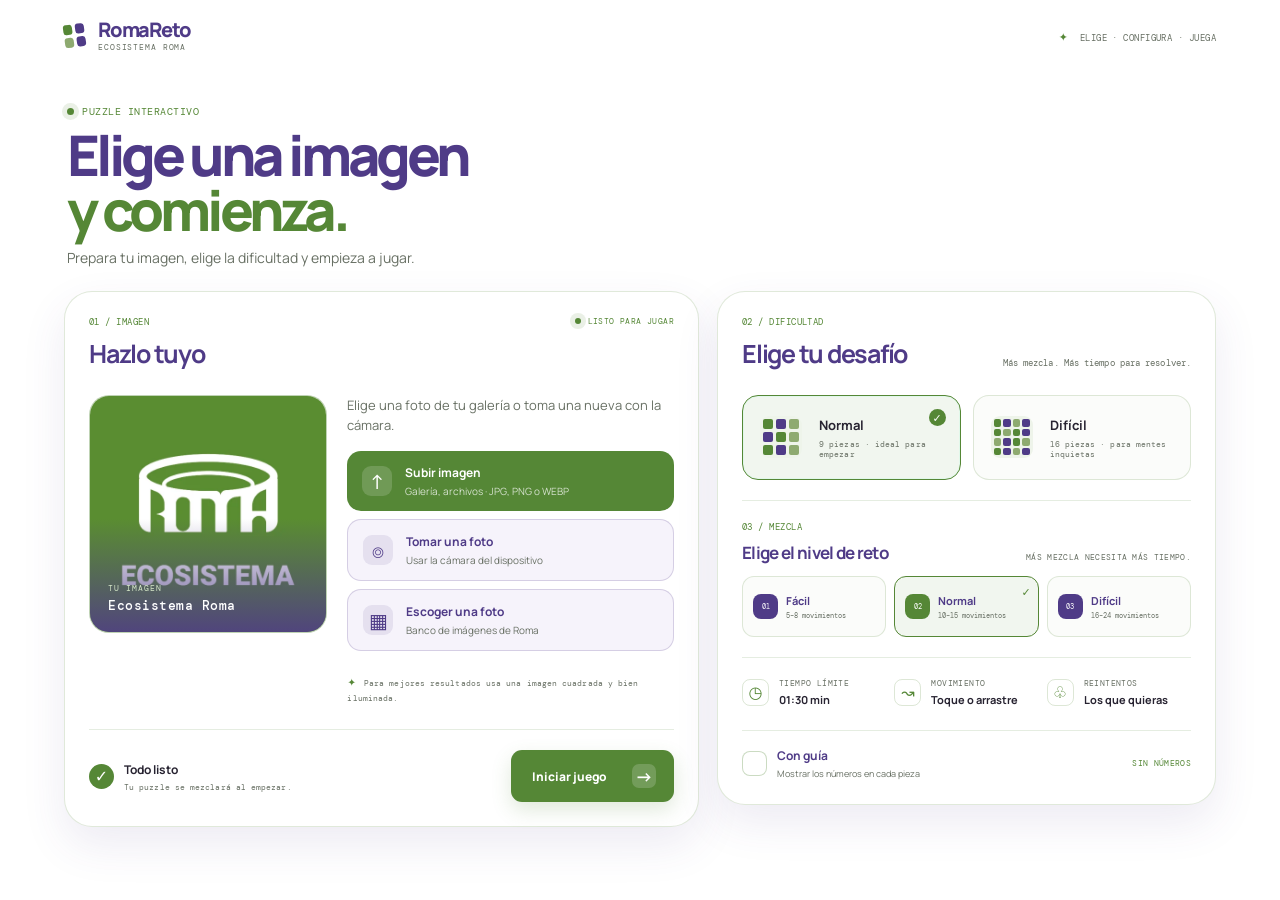
==== commit a309d3eb: "fix optimizaciones y reduccion de imagenes" ====
--- a/index.html
+++ b/index.html
@@ -6,6 +6,7 @@
     <meta name="theme-color" content="#558736" />
     <title>RomaReto · Puzzle interactivo</title>
     <link rel="stylesheet" href="styles.css" />
+    <link rel="preload" as="image" href="img/optimizadas/roma.webp" />
   </head>
   <body>
     <div class="app-shell">
@@ -31,7 +32,7 @@
               Prepara tu imagen, elige la dificultad y empieza a jugar.
             </p>
             <div class="hero-pills" aria-label="Características del juego">
-              <span><b>60</b> segundos</span>
+              <span><b>01:30</b> límite base</span>
               <span><b>2</b> niveles</span>
               <span><b>∞</b> reintentos</span>
             </div>
@@ -67,7 +68,7 @@
 
             <div class="image-source-layout">
               <div class="preview-frame">
-                <img id="image-preview" alt="Vista previa de la imagen seleccionada" />
+                <img id="image-preview" src="img/optimizadas/roma.webp" alt="Vista previa de la imagen seleccionada" decoding="async" />
                 <div class="preview-overlay"><span>tu imagen</span><strong id="preview-caption">Ecosistema Roma</strong></div>
               </div>
               <div class="source-actions">
@@ -117,7 +118,7 @@
               <p class="section-number">02 / dificultad</p>
               <h2 id="mode-title">Elige tu desafío</h2>
             </div>
-            <p class="heading-note">Mismo tiempo. Distinto nivel de concentración.</p>
+            <p class="heading-note">Más mezcla. Más tiempo para resolver.</p>
           </div>
 
           <div class="mode-grid" role="radiogroup" aria-label="Selecciona la dificultad">
@@ -142,10 +143,10 @@
           </div>
 
           <div class="mix-grid" role="radiogroup" aria-label="Selecciona el nivel de mezcla">
-            <button class="mix-option active" type="button" data-difficulty="easy" role="radio" aria-checked="true">
+            <button class="mix-option" type="button" data-difficulty="easy" role="radio" aria-checked="false">
               <span class="mix-dot">01</span><span><strong>Fácil</strong><small>5–8 movimientos</small></span><span class="mix-check" aria-hidden="true">✓</span>
             </button>
-            <button class="mix-option" type="button" data-difficulty="normal" role="radio" aria-checked="false">
+            <button class="mix-option active" type="button" data-difficulty="normal" role="radio" aria-checked="true">
               <span class="mix-dot">02</span><span><strong>Normal</strong><small>10–15 movimientos</small></span><span class="mix-check" aria-hidden="true">✓</span>
             </button>
             <button class="mix-option" type="button" data-difficulty="hard" role="radio" aria-checked="false">
@@ -161,11 +162,11 @@
 
           <div class="guide-setting">
             <label class="guide-control" for="guide-toggle">
-              <input id="guide-toggle" type="checkbox" checked aria-describedby="guide-description" />
+              <input id="guide-toggle" type="checkbox" aria-describedby="guide-description" />
               <span class="guide-check" aria-hidden="true"></span>
               <span class="guide-copy"><strong>Con guía</strong><small id="guide-description">Mostrar los números en cada pieza</small></span>
             </label>
-            <span class="guide-status" id="guide-status">números visibles</span>
+            <span class="guide-status" id="guide-status">sin números</span>
           </div>
 
         </section>
@@ -185,7 +186,7 @@
         <section class="board-zone">
           <div class="game-overview">
             <div class="side-card reference-card mobile-reference">
-              <div class="reference-image-wrap"><img id="reference-image-mobile" alt="Imagen de referencia completa" /><span>referencia</span></div>
+              <div class="reference-image-wrap"><img id="reference-image-mobile" src="img/optimizadas/roma.webp" alt="Imagen de referencia completa" decoding="async" /><span>referencia</span></div>
             </div>
             <div class="game-stats">
               <div class="live-stat timer-stat"><span class="stat-label">tiempo restante</span><strong id="timer">01:00</strong><span class="timer-track"><i id="timer-bar"></i></span></div>
@@ -221,7 +222,7 @@
             <div class="side-card-row"><span>piezas bien ubicadas</span><strong id="correct-count">0 / 8</strong></div>
           </div>
           <div class="side-card reference-card desktop-reference">
-            <div class="reference-image-wrap"><img id="reference-image-desktop" alt="Imagen de referencia completa" /><span>referencia</span></div>
+            <div class="reference-image-wrap"><img id="reference-image-desktop" src="img/optimizadas/roma.webp" alt="Imagen de referencia completa" decoding="async" /><span>referencia</span></div>
           </div>
           <button class="side-new-button" id="side-new-image" type="button"><span aria-hidden="true">＋</span> Elegir otra imagen</button>
         </aside>
@@ -280,6 +281,6 @@
       </div>
     </div>
 
-    <script src="app.js?v=20260909-camera-orientation"></script>
+    <script src="app.js?v=20260917-low-memory"></script>
   </body>
 </html>
--- a/styles.css
+++ b/styles.css
@@ -107,7 +107,7 @@
 
 .modal-backdrop { position: fixed; z-index: 20; inset: 0; display: grid; place-items: center; padding: 20px; background: rgba(4,9,23,.78); backdrop-filter: blur(10px); }.camera-dialog, .result-dialog { position: relative; width: min(100%, 480px); max-height: calc(100vh - 40px); overflow: auto; padding: 27px; border-radius: 25px; background: linear-gradient(145deg, #1b2a50, #101b38); border: 1px solid rgba(141,255,208,.25); box-shadow: 0 35px 100px rgba(0,0,0,.4); }.modal-topline { display: flex; justify-content: space-between; align-items: center; }.close-button { width: 31px; height: 31px; border-radius: 50%; color: var(--muted-light); background: rgba(255,255,255,.07); font-size: 22px; line-height: 1; }.camera-dialog h2, .result-dialog h2 { margin: 11px 0 6px; font-size: 31px; letter-spacing: -.06em; }.modal-lead, #result-message { color: var(--muted-light); font-size: 12px; line-height: 1.55; margin: 0; }.camera-stage { position: relative; overflow: hidden; margin: 21px 0 15px; aspect-ratio: 4 / 3; border-radius: 16px; background: #091127; border: 1px solid rgba(141,255,208,.22); }.camera-live, .camera-review { position: absolute; inset: 0; }.camera-live video, .camera-review img { width: 100%; height: 100%; object-fit: cover; }.camera-frame-corner { position: absolute; inset: 18%; border: 1px solid rgba(141,255,208,.75); border-radius: 12px; box-shadow: 0 0 0 999px rgba(8,16,35,.18); pointer-events: none; }.camera-status { position: absolute; bottom: 11px; left: 50%; transform: translateX(-50%); color: white; background: rgba(8,16,35,.67); padding: 7px 9px; border-radius: 6px; white-space: nowrap; font-size: 7px; letter-spacing: .03em; text-transform: none; }.camera-actions, .result-actions { display: flex; gap: 9px; }.camera-actions > button, .result-actions > button { flex: 1; }.primary-button, .secondary-button { min-height: 45px; padding: 12px 15px; border-radius: 11px; font-size: 11px; }.secondary-button { color: var(--muted-light); background: rgba(255,255,255,.06); border: 1px solid var(--line); }.result-dialog { text-align: center; overflow: hidden; padding: 40px 30px 29px; }.result-dialog h2 { font-size: 49px; color: var(--aqua); margin-top: 8px; }.result-dialog #result-message { max-width: 300px; margin: 0 auto; }.result-icon { position: relative; z-index: 1; display: grid; place-items: center; width: 68px; height: 68px; margin: 0 auto; border-radius: 24px; color: var(--ink); background: var(--yellow); font-size: 34px; transform: rotate(-7deg); box-shadow: 0 0 0 8px rgba(255,201,106,.11); }.result-time { display: grid; gap: 4px; width: max-content; margin: 22px auto; padding: 11px 21px; border-radius: 12px; background: rgba(255,255,255,.06); }.result-time small { color: var(--muted); font-size: 8px; }.result-time strong { font-size: 25px; letter-spacing: -.07em; }.result-actions { position: relative; z-index: 1; flex-direction: column; }.orbit-one, .orbit-two { position: absolute; border: 1px solid rgba(141,255,208,.18); border-radius: 50%; pointer-events: none; }.orbit-one { width: 300px; height: 300px; left: -170px; bottom: -170px; }.orbit-two { width: 210px; height: 210px; right: -130px; top: -120px; border-color: rgba(255,201,106,.2); }
 
-@media (max-width: 900px) {
+@media (max-width: 991px) {
   .setup-screen { padding-top: 35px; }
   .hero { grid-template-columns: 1fr .8fr; gap: 18px; }.hero h1 { font-size: clamp(40px, 6vw, 62px); }.mini-puzzle { transform: scale(.83) rotate(6deg); }.label-top { right: 0; }.label-bottom { left: 0; }
   .setup-grid { grid-template-columns: 1fr; }.image-source-layout { grid-template-columns: minmax(220px, .7fr) 1fr; }
@@ -421,11 +421,11 @@
   margin: 0;
 }
 .game-overview .reference-card {
-  width: min(100%, 292px);
+  width: min(100%, 208px);
   justify-self: center;
   padding: 9px;
 }
-.game-overview .reference-image-wrap { width: min(100%, 260px); }
+.game-overview .reference-image-wrap { width: min(100%, 190px); }
 
 .mission-best {
   display: grid;
@@ -459,7 +459,7 @@
 .desktop-best-stat { display: none; }
 .desktop-reference { display: none; }
 
-@media (max-width: 900px) {
+@media (max-width: 991px) {
   .game-layout {
     display: block;
   }
@@ -502,6 +502,7 @@
     gap: 8px;
   }
   .game-overview .reference-image-wrap { width: min(100%, 170px); }
+  .game-overview .reference-card { width: min(100%, 188px); }
   .mission-heading-row { gap: 8px; }
   .mission-best { min-width: 96px; padding-inline: 9px; }
   .image-card .setup-footer {
@@ -509,17 +510,35 @@
     align-items: center;
     justify-content: space-between;
     gap: 10px;
-  }
-  .image-card .ready-message { min-width: 0; flex: 1 1 auto; }
+    flex-wrap: wrap;
+  }
+  .image-card .ready-message {
+    min-width: 145px;
+    flex: 1 1 145px;
+  }
   .image-card .start-button {
     width: auto;
-    flex: 0 0 auto;
+    min-width: 140px;
+    flex: 1 1 140px;
     padding-inline: 13px;
   }
 }
 
-/* Desde 769 px se recupera la composición amplia anterior. */
-@media (min-width: 769px) {
+/* En celulares muy angostos la confirmación y el botón se apilan para conservar legibilidad. */
+@media (max-width: 360px) {
+  .image-card .setup-footer {
+    display: grid;
+    gap: 12px;
+  }
+  .image-card .ready-message,
+  .image-card .start-button {
+    width: 100%;
+  }
+  .image-card .start-button { justify-content: space-between; }
+}
+
+/* Desde 992 px se recupera la composición amplia anterior. */
+@media (min-width: 992px) {
   .game-layout {
     display: grid;
     grid-template-columns: minmax(0, 1fr) minmax(280px, 330px);
@@ -540,6 +559,7 @@
   .mission-best { display: none; }
   .desktop-reference { width: 100%; padding: 14px; }
   .desktop-reference .reference-image-wrap { width: min(100%, 190px); }
+  .board-wrap, .game-helper { width: min(66vw, 66vh, 100%, 620px); }
 }
 
 .mix-option.active .mix-check { display: block; }
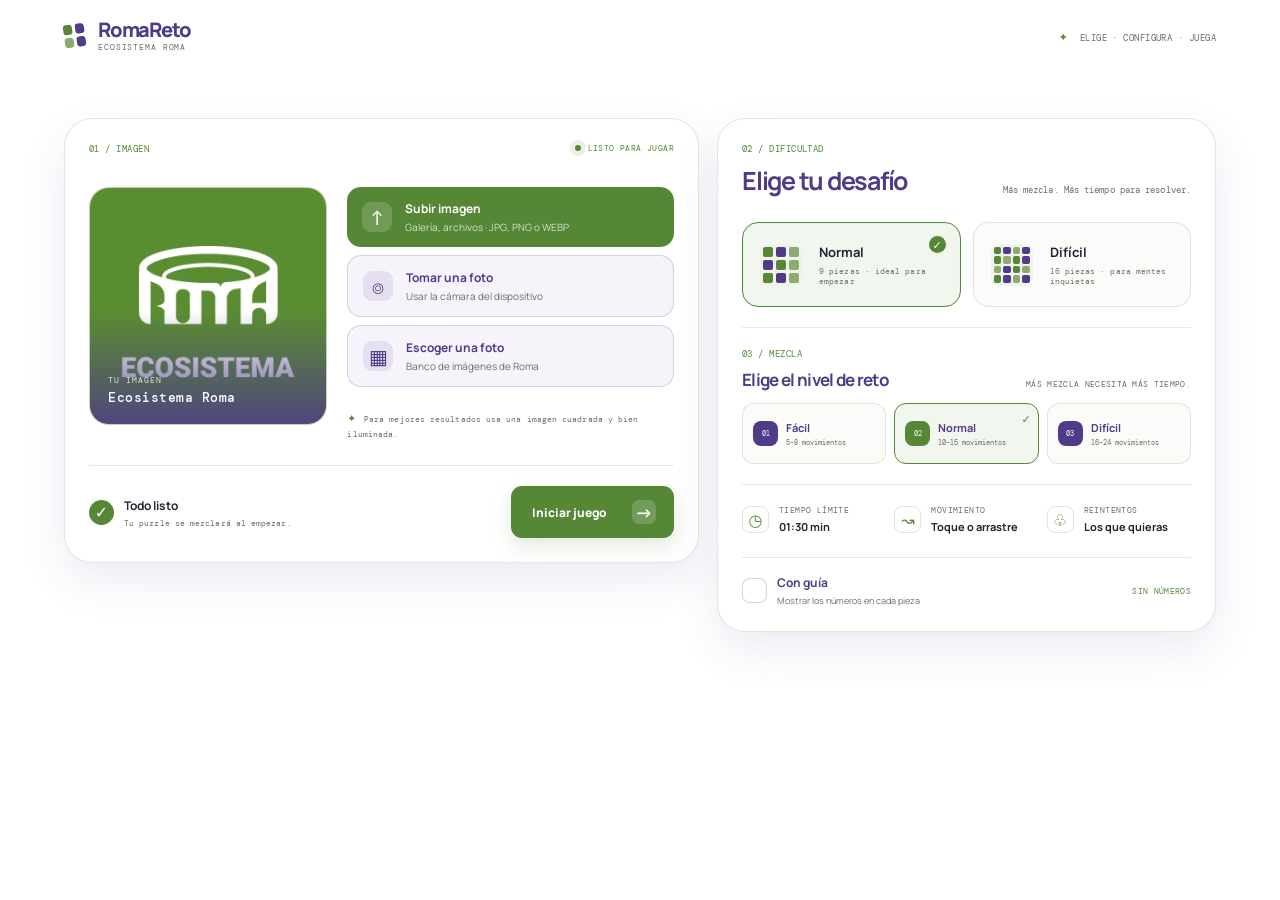
==== commit 1e1b6408: "fix: escondiendo textos innecesarios" ====
--- a/index.html
+++ b/index.html
@@ -1,286 +1,345 @@
 <!doctype html>
 <html lang="es">
-  <head>
-    <meta charset="UTF-8" />
-    <meta name="viewport" content="width=device-width, initial-scale=1, viewport-fit=cover" />
-    <meta name="theme-color" content="#558736" />
-    <title>RomaReto · Puzzle interactivo</title>
-    <link rel="stylesheet" href="styles.css" />
-    <link rel="preload" as="image" href="img/optimizadas/roma.webp" />
-  </head>
-  <body>
-    <div class="app-shell">
-      <header class="topbar">
-        <a class="brand" href="#inicio" aria-label="RomaReto, volver al inicio">
-          <span class="brand-mark" aria-hidden="true">
-            <span></span><span></span><span></span><span></span>
-          </span>
-          <span class="brand-copy">
-            <strong>RomaReto</strong>
-            <small>ecosistema roma</small>
-          </span>
-        </a>
-        <div class="topbar-note"><span class="sparkle">✦</span> elige · configura · juega</div>
-      </header>
-
-      <main class="setup-screen" id="setup-screen">
-        <section class="hero" id="inicio">
-          <div class="hero-copy">
-            <p class="eyebrow"><span class="eyebrow-dot"></span> Puzzle interactivo</p>
-            <h1>Elige una imagen<br /><em>y comienza.</em></h1>
-            <p class="hero-lead">
-              Prepara tu imagen, elige la dificultad y empieza a jugar.
-            </p>
-            <div class="hero-pills" aria-label="Características del juego">
-              <span><b>01:30</b> límite base</span>
-              <span><b>2</b> niveles</span>
-              <span><b>∞</b> reintentos</span>
-            </div>
-          </div>
-
-          <div class="hero-visual" aria-label="Vista previa de un puzzle de 3 por 3">
-            <div class="visual-glow"></div>
-            <div class="mini-puzzle">
-              <span class="mini-tile tile-a">✦</span>
-              <span class="mini-tile tile-b">◒</span>
-              <span class="mini-tile tile-c">●</span>
-              <span class="mini-tile tile-d">↗</span>
-              <span class="mini-tile tile-e">▰</span>
-              <span class="mini-tile tile-f">◇</span>
-              <span class="mini-tile tile-g">+</span>
-              <span class="mini-tile tile-h">∿</span>
-              <span class="mini-tile tile-empty"></span>
-            </div>
-            <span class="visual-label label-top">mueve</span>
-            <span class="visual-label label-bottom">una pieza a la vez</span>
-          </div>
-        </section>
-
-        <section class="setup-grid" aria-label="Configuración de la partida">
-          <article class="panel image-card">
-            <div class="section-heading">
-              <div>
-                <p class="section-number">01 / imagen</p>
-                <h2>Hazlo tuyo</h2>
+
+<head>
+  <meta charset="UTF-8" />
+  <meta name="viewport" content="width=device-width, initial-scale=1, viewport-fit=cover" />
+  <meta name="theme-color" content="#558736" />
+  <title>RomaReto · Puzzle interactivo</title>
+  <link rel="stylesheet" href="styles.css" />
+  <link rel="preload" as="image" href="img/optimizadas/roma.webp" />
+</head>
+
+<body>
+  <div class="app-shell">
+    <header class="topbar">
+      <a class="brand" href="#inicio" aria-label="RomaReto, volver al inicio">
+        <span class="brand-mark" aria-hidden="true">
+          <span></span><span></span><span></span><span></span>
+        </span>
+        <span class="brand-copy">
+          <strong>RomaReto</strong>
+          <small>ecosistema roma</small>
+        </span>
+      </a>
+      <div class="topbar-note"><span class="sparkle">✦</span> elige · configura · juega</div>
+    </header>
+
+    <main class="setup-screen" id="setup-screen">
+      <section class="hero" id="inicio">
+        <div class="hero-copy" style="display: none;">
+          <p class="eyebrow"><span class="eyebrow-dot"></span> Puzzle interactivo</p>
+          <h1>Elige una imagen<br /><em>y comienza.</em></h1>
+          <p class="hero-lead">
+            Prepara tu imagen, elige la dificultad y empieza a jugar.
+          </p>
+          <div class="hero-pills" aria-label="Características del juego">
+            <span><b>01:30</b> límite base</span>
+            <span><b>2</b> niveles</span>
+            <span><b>∞</b> reintentos</span>
+          </div>
+        </div>
+
+        <div class="hero-visual" aria-label="Vista previa de un puzzle de 3 por 3">
+          <div class="visual-glow"></div>
+          <div class="mini-puzzle">
+            <span class="mini-tile tile-a">✦</span>
+            <span class="mini-tile tile-b">◒</span>
+            <span class="mini-tile tile-c">●</span>
+            <span class="mini-tile tile-d">↗</span>
+            <span class="mini-tile tile-e">▰</span>
+            <span class="mini-tile tile-f">◇</span>
+            <span class="mini-tile tile-g">+</span>
+            <span class="mini-tile tile-h">∿</span>
+            <span class="mini-tile tile-empty"></span>
+          </div>
+          <span class="visual-label label-top">mueve</span>
+          <span class="visual-label label-bottom">una pieza a la vez</span>
+        </div>
+      </section>
+
+      <section class="setup-grid" aria-label="Configuración de la partida">
+        <article class="panel image-card">
+          <div class="section-heading">
+            <div>
+              <p class="section-number">01 / imagen</p>
+              <!-- <h2>Hazlo tuyo</h2> -->
+            </div>
+            <span class="status-chip"><i></i> listo para jugar</span>
+          </div>
+
+          <div class="image-source-layout">
+            <div class="preview-frame">
+              <img id="image-preview" src="img/optimizadas/roma.webp" alt="Vista previa de la imagen seleccionada"
+                decoding="async" />
+              <div class="preview-overlay"><span>tu imagen</span><strong id="preview-caption">Ecosistema Roma</strong>
               </div>
-              <span class="status-chip"><i></i> listo para jugar</span>
-            </div>
-
-            <div class="image-source-layout">
-              <div class="preview-frame">
-                <img id="image-preview" src="img/optimizadas/roma.webp" alt="Vista previa de la imagen seleccionada" decoding="async" />
-                <div class="preview-overlay"><span>tu imagen</span><strong id="preview-caption">Ecosistema Roma</strong></div>
-              </div>
-              <div class="source-actions">
-                <p class="source-intro">Elige una foto de tu galería o toma una nueva con la cámara.</p>
-                <label class="action-button primary-soft" for="file-input">
-                  <span class="button-icon" aria-hidden="true">↑</span>
-                  <span><strong>Subir imagen</strong><small>Galería, archivos · JPG, PNG o WEBP</small></span>
-                </label>
-                <input id="file-input" type="file" accept="image/jpeg,image/png,image/webp,.jpg,.jpeg,.png,.webp" />
-                <button class="action-button secondary-soft" id="camera-button" type="button">
-                  <span class="button-icon" aria-hidden="true">⌾</span>
-                  <span><strong>Tomar una foto</strong><small>Usar la cámara del dispositivo</small></span>
-                </button>
-                <button class="action-button secondary-soft library-soft" id="gallery-button" type="button">
-                  <span class="button-icon" aria-hidden="true">▦</span>
-                  <span><strong>Escoger una foto</strong><small>Banco de imágenes de Roma</small></span>
-                </button>
-                <p class="source-tip"><span>✦</span> Para mejores resultados usa una imagen cuadrada y bien iluminada.</p>
-              </div>
-            </div>
-            <div class="setup-footer">
-              <div class="ready-message"><span class="ready-check">✓</span><span><strong>Todo listo</strong><small>Tu puzzle se mezclará al empezar.</small></span></div>
-              <button class="start-button" id="start-button" type="button"><span>Iniciar juego</span><b aria-hidden="true">→</b></button>
-            </div>
-          </article>
-
-          <aside class="panel instructions-card">
-            <div class="section-heading compact">
-              <div>
-                <p class="section-number">cómo funciona</p>
-                <h2>Tu misión</h2>
-              </div>
-              <span class="round-icon" aria-hidden="true">?</span>
-            </div>
-            <ol class="instruction-list">
-              <li><span>01</span><div><strong>Escoge una imagen</strong><small>Puede ser tuya o una foto de la galería.</small></div></li>
-              <li><span>02</span><div><strong>Desliza las piezas</strong><small>Toca una pieza junto al espacio vacío.</small></div></li>
-              <li><span>03</span><div><strong>Completa la escena</strong><small>Ordénala antes de que llegue a cero.</small></div></li>
-            </ol>
-            <div class="tip-box"><span aria-hidden="true">☼</span><p><strong>Consejo:</strong> empieza por las esquinas y usa los números como guía.</p></div>
-          </aside>
-        </section>
-
-        <section class="panel mode-card" aria-labelledby="mode-title">
-          <div class="section-heading mode-heading">
+            </div>
+            <div class="source-actions">
+              <p class="source-intro" style="display: none;">Elige una foto de tu galería o toma una nueva con la
+                cámara.</p>
+              <label class="action-button primary-soft" for="file-input">
+                <span class="button-icon" aria-hidden="true">↑</span>
+                <span><strong>Subir imagen</strong><small>Galería, archivos · JPG, PNG o WEBP</small></span>
+              </label>
+              <input id="file-input" type="file" accept="image/jpeg,image/png,image/webp,.jpg,.jpeg,.png,.webp" />
+              <button class="action-button secondary-soft" id="camera-button" type="button">
+                <span class="button-icon" aria-hidden="true">⌾</span>
+                <span><strong>Tomar una foto</strong><small>Usar la cámara del dispositivo</small></span>
+              </button>
+              <button class="action-button secondary-soft library-soft" id="gallery-button" type="button">
+                <span class="button-icon" aria-hidden="true">▦</span>
+                <span><strong>Escoger una foto</strong><small>Banco de imágenes de Roma</small></span>
+              </button>
+              <p class="source-tip"><span>✦</span> Para mejores resultados usa una imagen cuadrada y bien iluminada.</p>
+            </div>
+          </div>
+          <div class="setup-footer">
+            <div class="ready-message"><span class="ready-check">✓</span><span><strong>Todo listo</strong><small>Tu
+                  puzzle se mezclará al empezar.</small></span></div>
+            <button class="start-button" id="start-button" type="button"><span>Iniciar juego</span><b
+                aria-hidden="true">→</b></button>
+          </div>
+        </article>
+
+        <aside class="panel instructions-card">
+          <div class="section-heading compact">
             <div>
-              <p class="section-number">02 / dificultad</p>
-              <h2 id="mode-title">Elige tu desafío</h2>
-            </div>
-            <p class="heading-note">Más mezcla. Más tiempo para resolver.</p>
-          </div>
-
-          <div class="mode-grid" role="radiogroup" aria-label="Selecciona la dificultad">
-            <button class="mode-option active" type="button" data-mode="normal" role="radio" aria-checked="true">
-              <span class="mode-icon mode-icon-normal"><i></i><i></i><i></i><i></i><i></i><i></i><i></i><i></i><i></i></span>
-              <span class="mode-text"><strong>Normal</strong><small>9 piezas · ideal para empezar</small></span>
-              <span class="mode-check" aria-hidden="true">✓</span>
-            </button>
-            <button class="mode-option" type="button" data-mode="hard" role="radio" aria-checked="false">
-              <span class="mode-icon mode-icon-hard"><i></i><i></i><i></i><i></i><i></i><i></i><i></i><i></i><i></i><i></i><i></i><i></i><i></i><i></i><i></i><i></i></span>
-              <span class="mode-text"><strong>Difícil</strong><small>16 piezas · para mentes inquietas</small></span>
-              <span class="mode-check" aria-hidden="true">✓</span>
-            </button>
-          </div>
-
-          <div class="mix-heading">
+              <p class="section-number">cómo funciona</p>
+              <h2>Tu misión</h2>
+            </div>
+            <span class="round-icon" aria-hidden="true">?</span>
+          </div>
+          <ol class="instruction-list">
+            <li><span>01</span>
+              <div><strong>Escoge una imagen</strong><small>Puede ser tuya o una foto de la galería.</small></div>
+            </li>
+            <li><span>02</span>
+              <div><strong>Desliza las piezas</strong><small>Toca una pieza junto al espacio vacío.</small></div>
+            </li>
+            <li><span>03</span>
+              <div><strong>Completa la escena</strong><small>Ordénala antes de que llegue a cero.</small></div>
+            </li>
+          </ol>
+          <div class="tip-box"><span aria-hidden="true">☼</span>
+            <p><strong>Consejo:</strong> empieza por las esquinas y usa los números como guía.</p>
+          </div>
+        </aside>
+      </section>
+
+      <section class="panel mode-card" aria-labelledby="mode-title">
+        <div class="section-heading mode-heading">
+          <div>
+            <p class="section-number">02 / dificultad</p>
+            <h2 id="mode-title">Elige tu desafío</h2>
+          </div>
+          <p class="heading-note">Más mezcla. Más tiempo para resolver.</p>
+        </div>
+
+        <div class="mode-grid" role="radiogroup" aria-label="Selecciona la dificultad">
+          <button class="mode-option active" type="button" data-mode="normal" role="radio" aria-checked="true">
+            <span
+              class="mode-icon mode-icon-normal"><i></i><i></i><i></i><i></i><i></i><i></i><i></i><i></i><i></i></span>
+            <span class="mode-text"><strong>Normal</strong><small>9 piezas · ideal para empezar</small></span>
+            <span class="mode-check" aria-hidden="true">✓</span>
+          </button>
+          <button class="mode-option" type="button" data-mode="hard" role="radio" aria-checked="false">
+            <span
+              class="mode-icon mode-icon-hard"><i></i><i></i><i></i><i></i><i></i><i></i><i></i><i></i><i></i><i></i><i></i><i></i><i></i><i></i><i></i><i></i></span>
+            <span class="mode-text"><strong>Difícil</strong><small>16 piezas · para mentes inquietas</small></span>
+            <span class="mode-check" aria-hidden="true">✓</span>
+          </button>
+        </div>
+
+        <div class="mix-heading">
+          <div>
+            <p class="section-number">03 / mezcla</p>
+            <h3>Elige el nivel de reto</h3>
+          </div>
+          <p>Más mezcla necesita más tiempo.</p>
+        </div>
+
+        <div class="mix-grid" role="radiogroup" aria-label="Selecciona el nivel de mezcla">
+          <button class="mix-option" type="button" data-difficulty="easy" role="radio" aria-checked="false">
+            <span class="mix-dot">01</span><span><strong>Fácil</strong><small>5–8 movimientos</small></span><span
+              class="mix-check" aria-hidden="true">✓</span>
+          </button>
+          <button class="mix-option active" type="button" data-difficulty="normal" role="radio" aria-checked="true">
+            <span class="mix-dot">02</span><span><strong>Normal</strong><small>10–15 movimientos</small></span><span
+              class="mix-check" aria-hidden="true">✓</span>
+          </button>
+          <button class="mix-option" type="button" data-difficulty="hard" role="radio" aria-checked="false">
+            <span class="mix-dot">03</span><span><strong>Difícil</strong><small>16–24 movimientos</small></span><span
+              class="mix-check" aria-hidden="true">✓</span>
+          </button>
+        </div>
+
+        <div class="mode-details">
+          <div><span class="detail-icon">◷</span><span><small>Tiempo límite</small><strong id="mode-time">01:30
+                min</strong></span></div>
+          <div><span class="detail-icon">↝</span><span><small>Movimiento</small><strong>Toque o arrastre</strong></span>
+          </div>
+          <div><span class="detail-icon">♧</span><span><small>Reintentos</small><strong>Los que quieras</strong></span>
+          </div>
+        </div>
+
+        <div class="guide-setting">
+          <label class="guide-control" for="guide-toggle">
+            <input id="guide-toggle" type="checkbox" aria-describedby="guide-description" />
+            <span class="guide-check" aria-hidden="true"></span>
+            <span class="guide-copy"><strong>Con guía</strong><small id="guide-description">Mostrar los números en cada
+                pieza</small></span>
+          </label>
+          <span class="guide-status" id="guide-status">sin números</span>
+        </div>
+
+      </section>
+    </main>
+
+    <footer class="site-footer"><span>RomaReto</span><span>un reto para todas las edades</span><span>hecho para
+        tocar</span></footer>
+  </div>
+
+  <div class="game-screen hidden" id="game-screen">
+    <header class="game-topbar">
+      <button class="back-button" id="back-to-setup" type="button"><span aria-hidden="true">←</span> Cambiar
+        imagen</button>
+      <div class="game-heading"><span class="eyebrow"><span class="eyebrow-dot"></span> partida en curso</span><strong
+          id="game-mode-title">Modo normal</strong></div>
+      <button class="restart-button" id="restart-game" type="button"><span aria-hidden="true">↻</span> Volver a
+        mezclar</button>
+    </header>
+
+    <main class="game-layout">
+      <section class="board-zone">
+        <div class="game-overview">
+          <div class="side-card reference-card mobile-reference">
+            <div class="reference-image-wrap"><img id="reference-image-mobile" src="img/optimizadas/roma.webp"
+                alt="Imagen de referencia completa" decoding="async" /><span>referencia</span></div>
+          </div>
+          <div class="game-stats">
+            <div class="live-stat timer-stat"><span class="stat-label">tiempo restante</span><strong
+                id="timer">01:00</strong><span class="timer-track"><i id="timer-bar"></i></span></div>
+            <div class="live-stat"><span class="stat-label">movimientos</span><strong id="move-count">0</strong><span
+                class="stat-sub">pasos dados</span></div>
+            <div class="live-stat desktop-best-stat"><span class="stat-label">mejor tiempo</span><strong
+                id="best-time-top">—</strong><span class="stat-sub">en este tótem</span></div>
+          </div>
+        </div>
+
+        <div class="board-wrap">
+          <div class="puzzle-board" id="puzzle-board" role="grid" aria-label="Puzzle deslizante"></div>
+          <div class="board-corner corner-tl"></div>
+          <div class="board-corner corner-br"></div>
+        </div>
+
+        <div class="game-helper">
+          <span class="helper-icon" aria-hidden="true">✦</span>
+          <p><strong>¿Cómo jugar?</strong> Toca o arrastra una pieza alineada con el espacio vacío para mover toda la
+            fila.</p>
+          <span class="helper-key">toca para mover</span>
+        </div>
+      </section>
+
+      <aside class="game-sidebar">
+        <div class="side-card mission-card">
+          <div class="mission-heading-row">
             <div>
-              <p class="section-number">03 / mezcla</p>
-              <h3>Elige el nivel de reto</h3>
-            </div>
-            <p>Más mezcla necesita más tiempo.</p>
-          </div>
-
-          <div class="mix-grid" role="radiogroup" aria-label="Selecciona el nivel de mezcla">
-            <button class="mix-option" type="button" data-difficulty="easy" role="radio" aria-checked="false">
-              <span class="mix-dot">01</span><span><strong>Fácil</strong><small>5–8 movimientos</small></span><span class="mix-check" aria-hidden="true">✓</span>
-            </button>
-            <button class="mix-option active" type="button" data-difficulty="normal" role="radio" aria-checked="true">
-              <span class="mix-dot">02</span><span><strong>Normal</strong><small>10–15 movimientos</small></span><span class="mix-check" aria-hidden="true">✓</span>
-            </button>
-            <button class="mix-option" type="button" data-difficulty="hard" role="radio" aria-checked="false">
-              <span class="mix-dot">03</span><span><strong>Difícil</strong><small>16–24 movimientos</small></span><span class="mix-check" aria-hidden="true">✓</span>
-            </button>
-          </div>
-
-          <div class="mode-details">
-            <div><span class="detail-icon">◷</span><span><small>Tiempo límite</small><strong id="mode-time">01:30 min</strong></span></div>
-            <div><span class="detail-icon">↝</span><span><small>Movimiento</small><strong>Toque o arrastre</strong></span></div>
-            <div><span class="detail-icon">♧</span><span><small>Reintentos</small><strong>Los que quieras</strong></span></div>
-          </div>
-
-          <div class="guide-setting">
-            <label class="guide-control" for="guide-toggle">
-              <input id="guide-toggle" type="checkbox" aria-describedby="guide-description" />
-              <span class="guide-check" aria-hidden="true"></span>
-              <span class="guide-copy"><strong>Con guía</strong><small id="guide-description">Mostrar los números en cada pieza</small></span>
-            </label>
-            <span class="guide-status" id="guide-status">sin números</span>
-          </div>
-
-        </section>
-      </main>
-
-      <footer class="site-footer"><span>RomaReto</span><span>un reto para todas las edades</span><span>hecho para tocar</span></footer>
+              <p class="section-number">tu misión</p>
+              <h2>Completa<br /><em>la imagen.</em></h2>
+            </div>
+            <div class="mission-best"><span>mejor tiempo</span><strong id="best-time">—</strong><small>en este
+                tótem</small></div>
+          </div>
+          <p id="goal-text">Ordena las 9 piezas para revelar la foto completa.</p>
+          <div class="progress-meta"><span>progreso</span><strong id="progress-text">0%</strong></div>
+          <div class="progress-track"><i id="progress-bar"></i></div>
+          <div class="side-card-row"><span>piezas bien ubicadas</span><strong id="correct-count">0 / 8</strong></div>
+        </div>
+        <div class="side-card reference-card desktop-reference">
+          <div class="reference-image-wrap"><img id="reference-image-desktop" src="img/optimizadas/roma.webp"
+              alt="Imagen de referencia completa" decoding="async" /><span>referencia</span></div>
+        </div>
+        <button class="side-new-button" id="side-new-image" type="button"><span aria-hidden="true">＋</span> Elegir otra
+          imagen</button>
+      </aside>
+    </main>
+  </div>
+
+  <div class="modal-backdrop hidden" id="gallery-modal" role="dialog" aria-modal="true" aria-labelledby="gallery-title">
+    <div class="gallery-dialog">
+      <div class="modal-topline"><span class="section-number">banco de fotos</span><button class="close-button"
+          id="close-gallery" type="button" aria-label="Cerrar banco de fotos">×</button></div>
+      <div class="gallery-heading">
+        <div>
+          <h2 id="gallery-title">Escoge una foto</h2>
+          <p class="modal-lead">Selecciona una imagen para convertirla en tu puzzle.</p>
+        </div>
+        <span class="gallery-count" id="gallery-count">0 fotos</span>
+      </div>
+      <div class="gallery-categories" id="gallery-categories" role="tablist" aria-label="Categorías de imágenes"></div>
+      <div class="gallery-grid" id="gallery-grid" aria-live="polite"></div>
+      <div class="gallery-actions"><button class="secondary-button" id="cancel-gallery"
+          type="button">Cancelar</button><button class="primary-button" id="use-gallery-photo" type="button"
+          disabled>Usar esta foto <span aria-hidden="true">→</span></button></div>
     </div>
-
-    <div class="game-screen hidden" id="game-screen">
-      <header class="game-topbar">
-        <button class="back-button" id="back-to-setup" type="button"><span aria-hidden="true">←</span> Cambiar imagen</button>
-        <div class="game-heading"><span class="eyebrow"><span class="eyebrow-dot"></span> partida en curso</span><strong id="game-mode-title">Modo normal</strong></div>
-        <button class="restart-button" id="restart-game" type="button"><span aria-hidden="true">↻</span> Volver a mezclar</button>
-      </header>
-
-      <main class="game-layout">
-        <section class="board-zone">
-          <div class="game-overview">
-            <div class="side-card reference-card mobile-reference">
-              <div class="reference-image-wrap"><img id="reference-image-mobile" src="img/optimizadas/roma.webp" alt="Imagen de referencia completa" decoding="async" /><span>referencia</span></div>
-            </div>
-            <div class="game-stats">
-              <div class="live-stat timer-stat"><span class="stat-label">tiempo restante</span><strong id="timer">01:00</strong><span class="timer-track"><i id="timer-bar"></i></span></div>
-              <div class="live-stat"><span class="stat-label">movimientos</span><strong id="move-count">0</strong><span class="stat-sub">pasos dados</span></div>
-              <div class="live-stat desktop-best-stat"><span class="stat-label">mejor tiempo</span><strong id="best-time-top">—</strong><span class="stat-sub">en este tótem</span></div>
-            </div>
-          </div>
-
-          <div class="board-wrap">
-            <div class="puzzle-board" id="puzzle-board" role="grid" aria-label="Puzzle deslizante"></div>
-            <div class="board-corner corner-tl"></div><div class="board-corner corner-br"></div>
-          </div>
-
-          <div class="game-helper">
-            <span class="helper-icon" aria-hidden="true">✦</span>
-            <p><strong>¿Cómo jugar?</strong> Toca o arrastra una pieza alineada con el espacio vacío para mover toda la fila.</p>
-            <span class="helper-key">toca para mover</span>
-          </div>
-        </section>
-
-        <aside class="game-sidebar">
-          <div class="side-card mission-card">
-            <div class="mission-heading-row">
-              <div>
-                <p class="section-number">tu misión</p>
-                <h2>Completa<br /><em>la imagen.</em></h2>
-              </div>
-              <div class="mission-best"><span>mejor tiempo</span><strong id="best-time">—</strong><small>en este tótem</small></div>
-            </div>
-            <p id="goal-text">Ordena las 9 piezas para revelar la foto completa.</p>
-            <div class="progress-meta"><span>progreso</span><strong id="progress-text">0%</strong></div>
-            <div class="progress-track"><i id="progress-bar"></i></div>
-            <div class="side-card-row"><span>piezas bien ubicadas</span><strong id="correct-count">0 / 8</strong></div>
-          </div>
-          <div class="side-card reference-card desktop-reference">
-            <div class="reference-image-wrap"><img id="reference-image-desktop" src="img/optimizadas/roma.webp" alt="Imagen de referencia completa" decoding="async" /><span>referencia</span></div>
-          </div>
-          <button class="side-new-button" id="side-new-image" type="button"><span aria-hidden="true">＋</span> Elegir otra imagen</button>
-        </aside>
-      </main>
+  </div>
+
+  <div class="modal-backdrop hidden" id="camera-modal" role="dialog" aria-modal="true" aria-labelledby="camera-title">
+    <div class="camera-dialog">
+      <div class="modal-topline"><span class="section-number">cámara</span><button class="close-button"
+          id="close-camera" type="button" aria-label="Cerrar cámara">×</button></div>
+      <h2 id="camera-title">Toma tu foto</h2>
+      <p class="modal-lead">La zona cuadrada marcada en verde será el recorte final. Si hay varias cámaras, podrás
+        elegirla.</p>
+      <div class="camera-stage">
+        <div class="camera-live" id="camera-live"><video id="camera-video" autoplay playsinline muted></video><span
+            class="camera-frame-corner"></span></div>
+        <div class="camera-review hidden" id="camera-review"><img id="captured-image"
+            alt="Foto capturada para revisar" /></div>
+        <canvas id="camera-canvas" hidden></canvas>
+        <p class="camera-status" id="camera-status">Solicitando acceso a la cámara…</p>
+      </div>
+      <div class="camera-picker hidden" id="camera-picker">
+        <label for="camera-select">Cámara activa</label>
+        <div class="camera-picker-row">
+          <select id="camera-select" aria-label="Seleccionar cámara"></select>
+          <button class="secondary-button" id="switch-camera" type="button">↔ Cambiar</button>
+        </div>
+      </div>
+      <div class="camera-actions" id="camera-live-actions"><button class="secondary-button" id="cancel-camera-live"
+          type="button">Cancelar</button><button class="primary-button" id="capture-photo" type="button"><span
+            aria-hidden="true">●</span> Tomar foto</button></div>
+      <div class="camera-actions hidden" id="camera-review-actions"><button class="secondary-button" id="retake-photo"
+          type="button">Repetir foto</button><button class="primary-button" id="use-photo" type="button">Usar esta foto
+          <span aria-hidden="true">→</span></button></div>
     </div>
-
-    <div class="modal-backdrop hidden" id="gallery-modal" role="dialog" aria-modal="true" aria-labelledby="gallery-title">
-      <div class="gallery-dialog">
-        <div class="modal-topline"><span class="section-number">banco de fotos</span><button class="close-button" id="close-gallery" type="button" aria-label="Cerrar banco de fotos">×</button></div>
-        <div class="gallery-heading">
-          <div><h2 id="gallery-title">Escoge una foto</h2><p class="modal-lead">Selecciona una imagen para convertirla en tu puzzle.</p></div>
-          <span class="gallery-count" id="gallery-count">0 fotos</span>
-        </div>
-        <div class="gallery-categories" id="gallery-categories" role="tablist" aria-label="Categorías de imágenes"></div>
-        <div class="gallery-grid" id="gallery-grid" aria-live="polite"></div>
-        <div class="gallery-actions"><button class="secondary-button" id="cancel-gallery" type="button">Cancelar</button><button class="primary-button" id="use-gallery-photo" type="button" disabled>Usar esta foto <span aria-hidden="true">→</span></button></div>
+  </div>
+
+  <div class="modal-backdrop hidden" id="result-modal" role="dialog" aria-modal="true" aria-labelledby="result-title">
+    <div class="result-dialog">
+      <div class="result-orbit orbit-one"></div>
+      <div class="result-orbit orbit-two"></div>
+      <span class="result-icon" id="result-icon" aria-hidden="true">✦</span>
+      <p class="section-number" id="result-kicker">resultado</p>
+      <h2 id="result-title">¡Ganaste!</h2>
+      <p id="result-message">La imagen volvió a aparecer. ¡Qué buena jugada!</p>
+      <div class="result-time"><small>tu tiempo</small><strong id="result-time">00:00</strong></div>
+      <div class="result-comparison" aria-label="Comparación entre la referencia y tu resultado">
+        <div class="result-visual"><span>referencia</span><img id="result-reference-image"
+            alt="Imagen de referencia completa" /></div>
+        <div class="result-visual"><span>tu resultado</span>
+          <div id="result-board-preview" class="result-board-preview" role="img" aria-label="Estado final del tablero">
+          </div>
+        </div>
       </div>
+      <div class="result-actions"><button class="primary-button" id="play-again" type="button">Jugar otra vez <span
+            aria-hidden="true">↻</span></button><button class="secondary-button" id="result-new-image"
+          type="button">Cambiar imagen</button></div>
     </div>
-
-    <div class="modal-backdrop hidden" id="camera-modal" role="dialog" aria-modal="true" aria-labelledby="camera-title">
-      <div class="camera-dialog">
-        <div class="modal-topline"><span class="section-number">cámara</span><button class="close-button" id="close-camera" type="button" aria-label="Cerrar cámara">×</button></div>
-        <h2 id="camera-title">Toma tu foto</h2>
-        <p class="modal-lead">La zona cuadrada marcada en verde será el recorte final. Si hay varias cámaras, podrás elegirla.</p>
-          <div class="camera-stage">
-            <div class="camera-live" id="camera-live"><video id="camera-video" autoplay playsinline muted></video><span class="camera-frame-corner"></span></div>
-            <div class="camera-review hidden" id="camera-review"><img id="captured-image" alt="Foto capturada para revisar" /></div>
-            <canvas id="camera-canvas" hidden></canvas>
-            <p class="camera-status" id="camera-status">Solicitando acceso a la cámara…</p>
-          </div>
-        <div class="camera-picker hidden" id="camera-picker">
-          <label for="camera-select">Cámara activa</label>
-          <div class="camera-picker-row">
-            <select id="camera-select" aria-label="Seleccionar cámara"></select>
-            <button class="secondary-button" id="switch-camera" type="button">↔ Cambiar</button>
-          </div>
-        </div>
-        <div class="camera-actions" id="camera-live-actions"><button class="secondary-button" id="cancel-camera-live" type="button">Cancelar</button><button class="primary-button" id="capture-photo" type="button"><span aria-hidden="true">●</span> Tomar foto</button></div>
-        <div class="camera-actions hidden" id="camera-review-actions"><button class="secondary-button" id="retake-photo" type="button">Repetir foto</button><button class="primary-button" id="use-photo" type="button">Usar esta foto <span aria-hidden="true">→</span></button></div>
-      </div>
-    </div>
-
-    <div class="modal-backdrop hidden" id="result-modal" role="dialog" aria-modal="true" aria-labelledby="result-title">
-      <div class="result-dialog">
-        <div class="result-orbit orbit-one"></div><div class="result-orbit orbit-two"></div>
-        <span class="result-icon" id="result-icon" aria-hidden="true">✦</span>
-        <p class="section-number" id="result-kicker">resultado</p>
-        <h2 id="result-title">¡Ganaste!</h2>
-        <p id="result-message">La imagen volvió a aparecer. ¡Qué buena jugada!</p>
-        <div class="result-time"><small>tu tiempo</small><strong id="result-time">00:00</strong></div>
-        <div class="result-comparison" aria-label="Comparación entre la referencia y tu resultado">
-          <div class="result-visual"><span>referencia</span><img id="result-reference-image" alt="Imagen de referencia completa" /></div>
-          <div class="result-visual"><span>tu resultado</span><div id="result-board-preview" class="result-board-preview" role="img" aria-label="Estado final del tablero"></div></div>
-        </div>
-        <div class="result-actions"><button class="primary-button" id="play-again" type="button">Jugar otra vez <span aria-hidden="true">↻</span></button><button class="secondary-button" id="result-new-image" type="button">Cambiar imagen</button></div>
-      </div>
-    </div>
-
-    <script src="app.js?v=20260917-low-memory"></script>
-  </body>
-</html>
+  </div>
+
+  <script src="app.js?v=20260917-low-memory"></script>
+</body>
+
+</html>
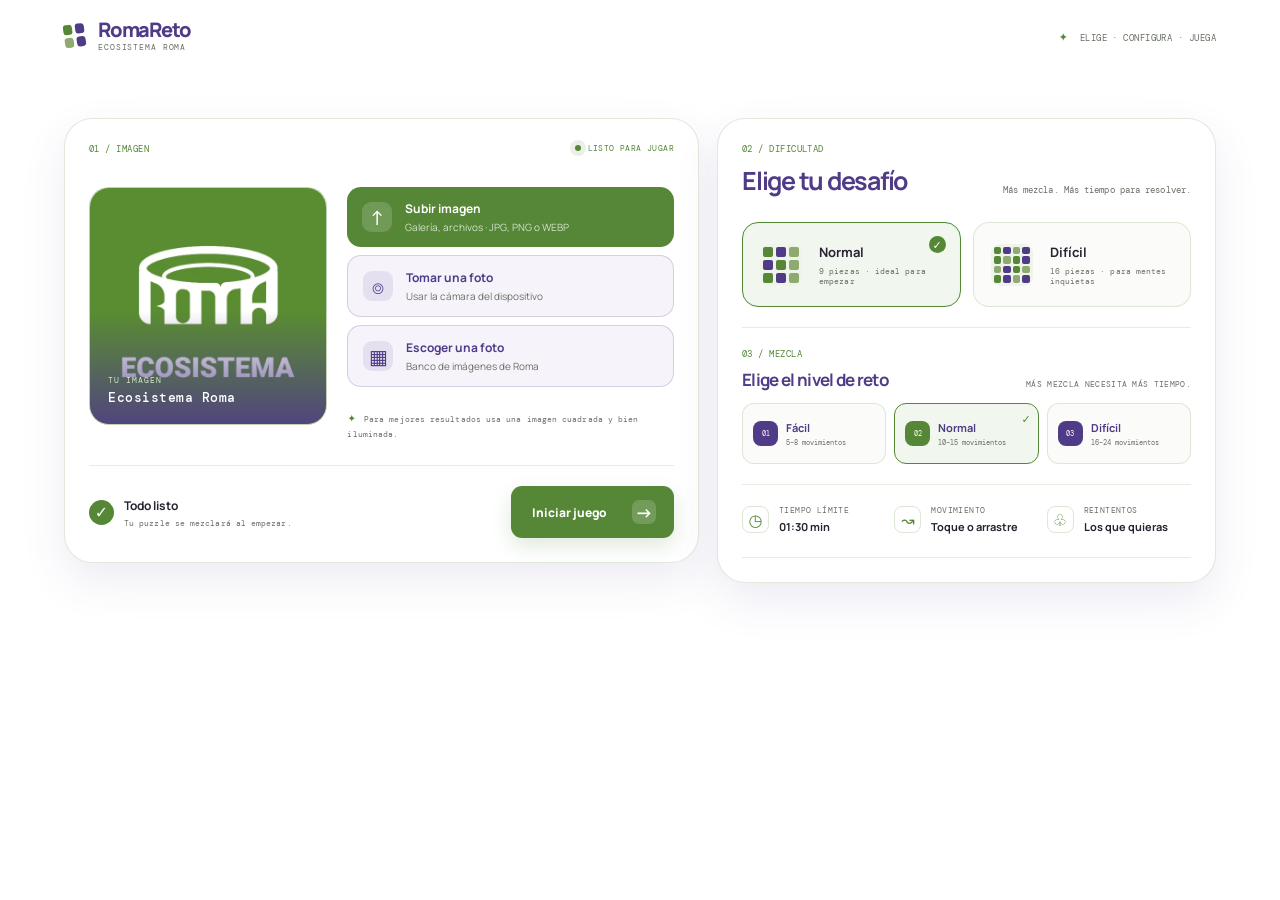
==== commit 73c3ed92: "ajustes de nuevas imagenes y correccion de recorte" ====
--- a/index.html
+++ b/index.html
@@ -6,7 +6,7 @@
   <meta name="viewport" content="width=device-width, initial-scale=1, viewport-fit=cover" />
   <meta name="theme-color" content="#558736" />
   <title>RomaReto · Puzzle interactivo</title>
-  <link rel="stylesheet" href="styles.css" />
+  <link rel="stylesheet" href="styles.css?v=20260917-full-image-catalog" />
   <link rel="preload" as="image" href="img/optimizadas/roma.webp" />
 </head>
 
@@ -183,16 +183,6 @@
           </div>
         </div>
 
-        <div class="guide-setting">
-          <label class="guide-control" for="guide-toggle">
-            <input id="guide-toggle" type="checkbox" aria-describedby="guide-description" />
-            <span class="guide-check" aria-hidden="true"></span>
-            <span class="guide-copy"><strong>Con guía</strong><small id="guide-description">Mostrar los números en cada
-                pieza</small></span>
-          </label>
-          <span class="guide-status" id="guide-status">sin números</span>
-        </div>
-
       </section>
     </main>
 
@@ -202,12 +192,12 @@
 
   <div class="game-screen hidden" id="game-screen">
     <header class="game-topbar">
-      <button class="back-button" id="back-to-setup" type="button"><span aria-hidden="true">←</span> Cambiar
-        imagen</button>
+      <button class="back-button game-brand-button" id="back-to-setup" type="button" aria-label="Volver a la configuración">
+        <img src="roma.svg" alt="Roma" />
+      </button>
       <div class="game-heading"><span class="eyebrow"><span class="eyebrow-dot"></span> partida en curso</span><strong
           id="game-mode-title">Modo normal</strong></div>
-      <button class="restart-button" id="restart-game" type="button"><span aria-hidden="true">↻</span> Volver a
-        mezclar</button>
+      <button class="restart-button" id="restart-game" type="button"><span aria-hidden="true">↻</span> Reiniciar</button>
     </header>
 
     <main class="game-layout">
@@ -233,11 +223,13 @@
           <div class="board-corner corner-br"></div>
         </div>
 
-        <div class="game-helper">
-          <span class="helper-icon" aria-hidden="true">✦</span>
-          <p><strong>¿Cómo jugar?</strong> Toca o arrastra una pieza alineada con el espacio vacío para mover toda la
-            fila.</p>
-          <span class="helper-key">toca para mover</span>
+        <div class="game-helper game-guide-setting">
+          <label class="guide-control" for="guide-toggle">
+            <input id="guide-toggle" type="checkbox" aria-describedby="guide-description" />
+            <span class="guide-check" aria-hidden="true"></span>
+            <span class="guide-copy"><strong>Con guía</strong><small id="guide-description">Mostrar números en las piezas</small></span>
+          </label>
+          <span class="guide-status" id="guide-status">sin números</span>
         </div>
       </section>
 
@@ -339,7 +331,7 @@
     </div>
   </div>
 
-  <script src="app.js?v=20260917-low-memory"></script>
+  <script src="app.js?v=20260917-full-image-catalog"></script>
 </body>
 
-</html>+</html>
--- a/styles.css
+++ b/styles.css
@@ -80,9 +80,9 @@
 .status-chip { display: flex; align-items: center; gap: 7px; color: var(--aqua); font-size: 8px; white-space: nowrap; }
 .status-chip i { width: 6px; height: 6px; border-radius: 50%; background: var(--aqua); }
 .image-source-layout { display: grid; grid-template-columns: minmax(200px, .73fr) minmax(220px, 1fr); gap: 24px; align-items: stretch; }
-.preview-frame { position: relative; min-height: 258px; overflow: hidden; border-radius: var(--radius-md); background: #0b1329; border: 1px solid rgba(141,255,208,.2); }
+.preview-frame { position: relative; min-height: 258px; overflow: hidden; border-radius: var(--radius-md); background: #f2f4f0; border: 1px solid rgba(141,255,208,.2); }
 .preview-frame::after { content: ''; position: absolute; inset: 0; background: linear-gradient(180deg, transparent 55%, rgba(8,14,34,.9)); pointer-events: none; }
-.preview-frame img { width: 100%; height: 100%; min-height: 258px; object-fit: cover; }
+.preview-frame img { width: 100%; height: 100%; min-height: 258px; object-fit: contain; }
 .preview-overlay { position: absolute; z-index: 1; bottom: 18px; left: 18px; display: grid; gap: 4px; }
 .preview-overlay span, .preview-overlay strong { font-family: 'DM Mono', monospace; text-transform: uppercase; }
 .preview-overlay span { color: var(--aqua); font-size: 8px; letter-spacing: .12em; }.preview-overlay strong { color: white; font-size: 13px; letter-spacing: .04em; }
@@ -103,7 +103,7 @@
 
 .game-screen { min-height: 100vh; background: radial-gradient(circle at 50% -30%, rgba(56,82,160,.46), transparent 42%), var(--ink); padding: 0 4.5vw 35px; }.game-topbar { max-width: 1400px; margin: 0 auto; min-height: 91px; display: grid; grid-template-columns: 1fr auto 1fr; align-items: center; gap: 16px; border-bottom: 1px solid var(--line); }.back-button, .restart-button { justify-self: start; color: var(--muted-light); background: none; font-family: 'DM Mono', monospace; font-size: 9px; text-transform: uppercase; letter-spacing: .04em; padding: 11px 0; }.back-button span, .restart-button span { color: var(--aqua); font-size: 18px; margin-right: 6px; vertical-align: -1px; }.restart-button { justify-self: end; }.game-heading { display: grid; justify-items: center; gap: 8px; }.game-heading strong { font-size: 16px; letter-spacing: -.04em; }.game-layout { width: min(1280px, 100%); margin: 40px auto 0; display: grid; grid-template-columns: minmax(0, 1fr) minmax(280px, 330px); gap: clamp(28px, 5vw, 80px); align-items: start; }.board-zone { min-width: 0; }.game-stats { display: grid; grid-template-columns: 1.2fr 1fr 1fr; gap: 10px; max-width: 740px; margin: 0 auto 20px; }.live-stat { position: relative; min-height: 69px; display: flex; flex-direction: column; justify-content: center; padding: 11px 15px; background: rgba(255,255,255,.045); border: 1px solid var(--line); border-radius: 13px; }.live-stat strong { color: var(--white); font-size: 26px; line-height: 1; letter-spacing: -.06em; margin-top: 7px; }.stat-label { color: var(--muted); font-size: 8px; }.stat-sub { color: var(--muted); font-size: 7px; margin-top: 5px; text-transform: none; letter-spacing: .01em; }.timer-stat strong { color: var(--aqua); }.timer-track { position: absolute; left: 15px; right: 15px; bottom: 6px; height: 2px; border-radius: 10px; background: rgba(141,255,208,.14); overflow: hidden; }.timer-track i { display: block; width: 100%; height: 100%; background: var(--aqua); transition: width .9s linear, background .3s; }.timer-stat.warning strong { color: var(--yellow); }.timer-stat.warning .timer-track i { background: var(--yellow); }.timer-stat.danger strong { color: var(--coral); }.timer-stat.danger .timer-track i { background: var(--coral); }
 .board-wrap { position: relative; width: min(66vw, 66vh, 620px); aspect-ratio: 1; margin: 0 auto; padding: 8px; border: 1px solid rgba(141,255,208,.22); border-radius: 23px; background: rgba(9,17,38,.92); box-shadow: 0 30px 80px rgba(0,0,0,.32), inset 0 0 0 1px rgba(255,255,255,.05); }.puzzle-board { --grid-size: 3; width: 100%; height: 100%; display: grid; grid-template-columns: repeat(var(--grid-size), 1fr); grid-template-rows: repeat(var(--grid-size), 1fr); gap: 5px; touch-action: manipulation; }.puzzle-tile, .empty-tile { min-width: 0; min-height: 0; position: relative; border-radius: clamp(6px, 1vw, 13px); }.puzzle-tile { padding: 0; overflow: hidden; background-repeat: no-repeat; border: 1px solid rgba(255,255,255,.25); box-shadow: inset 0 1px 0 rgba(255,255,255,.35), 0 4px 8px rgba(0,0,0,.22); transition: transform .12s ease, filter .12s ease; }.puzzle-tile:hover { filter: brightness(1.09); transform: scale(.985); }.puzzle-tile:active { transform: scale(.95); }.puzzle-tile::after { content: attr(data-number); position: absolute; left: 8px; top: 7px; min-width: 24px; padding: 3px 5px; color: var(--ink); background: rgba(255,255,255,.78); border-radius: 5px; font-family: 'DM Mono', monospace; font-size: clamp(8px, 1.2vw, 12px); line-height: 1; box-shadow: 0 2px 5px rgba(0,0,0,.14); }.empty-tile { border: 1px dashed rgba(141,255,208,.4); background: #dfe3e0; box-shadow: inset 0 0 0 1px rgba(79,59,135,.05); }.board-corner { position: absolute; width: 19px; height: 19px; border-color: var(--aqua); border-style: solid; opacity: .75; pointer-events: none; }.corner-tl { left: -4px; top: -4px; border-width: 2px 0 0 2px; border-radius: 8px 0 0; }.corner-br { right: -4px; bottom: -4px; border-width: 0 2px 2px 0; border-radius: 0 0 8px; }.game-helper { width: min(66vw, 66vh, 620px); margin: 17px auto 0; display: flex; align-items: center; gap: 11px; color: var(--muted); }.helper-icon { display: grid; flex: 0 0 auto; place-items: center; width: 27px; height: 27px; border-radius: 8px; color: var(--ink); background: var(--yellow); }.game-helper p { margin: 0; font-size: 10px; line-height: 1.45; }.game-helper p strong { color: var(--white); }.helper-key { margin-left: auto; color: var(--aqua); white-space: nowrap; font-size: 8px; }
-.game-sidebar { display: grid; gap: 14px; }.side-card { padding: 23px; border-radius: var(--radius-md); background: linear-gradient(145deg, rgba(23,35,68,.94), rgba(15,25,51,.92)); border: 1px solid var(--line); }.mission-card h2 { margin: 0 0 13px; font-size: 36px; line-height: .96; letter-spacing: -.075em; }.mission-card > p:not(.section-number) { color: var(--muted-light); font-size: 12px; line-height: 1.6; margin: 0; }.progress-meta { display: flex; justify-content: space-between; color: var(--muted); font-size: 8px; margin: 24px 0 7px; }.progress-meta strong { color: var(--aqua); font-weight: 500; }.progress-track { height: 6px; border-radius: 100px; background: rgba(255,255,255,.08); overflow: hidden; }.progress-track i { display: block; width: 0; height: 100%; border-radius: inherit; background: linear-gradient(90deg, var(--aqua-2), var(--aqua)); transition: width .2s ease; }.side-card-row { display: flex; justify-content: space-between; color: var(--muted); font-size: 8px; margin-top: 17px; }.side-card-row strong { color: var(--white); font-weight: 500; }.reference-card { display: grid; grid-template-columns: 84px 1fr; gap: 14px; align-items: center; padding: 14px; }.reference-image-wrap { position: relative; aspect-ratio: 1; overflow: hidden; border-radius: 10px; }.reference-image-wrap img { width: 100%; height: 100%; object-fit: cover; }.reference-image-wrap span { position: absolute; left: 6px; bottom: 5px; color: var(--ink); background: var(--aqua); padding: 3px 5px; border-radius: 4px; font-family: 'DM Mono', monospace; font-size: 6px; text-transform: uppercase; }.reference-copy small, .reference-copy strong { display: block; }.reference-copy small { color: var(--muted); font-size: 8px; margin-bottom: 6px; }.reference-copy strong { font-size: 13px; line-height: 1.25; }.side-new-button { padding: 13px; color: var(--muted-light); background: transparent; border: 1px solid var(--line); border-radius: 12px; font-family: 'DM Mono', monospace; font-size: 9px; text-transform: uppercase; transition: .18s ease; }.side-new-button:hover { color: var(--aqua); border-color: rgba(141,255,208,.45); }.side-new-button span { color: var(--aqua); font-size: 17px; vertical-align: -2px; margin-right: 5px; }
+.game-sidebar { display: grid; gap: 14px; }.side-card { padding: 23px; border-radius: var(--radius-md); background: linear-gradient(145deg, rgba(23,35,68,.94), rgba(15,25,51,.92)); border: 1px solid var(--line); }.mission-card h2 { margin: 0 0 13px; font-size: 36px; line-height: .96; letter-spacing: -.075em; }.mission-card > p:not(.section-number) { color: var(--muted-light); font-size: 12px; line-height: 1.6; margin: 0; }.progress-meta { display: flex; justify-content: space-between; color: var(--muted); font-size: 8px; margin: 24px 0 7px; }.progress-meta strong { color: var(--aqua); font-weight: 500; }.progress-track { height: 6px; border-radius: 100px; background: rgba(255,255,255,.08); overflow: hidden; }.progress-track i { display: block; width: 0; height: 100%; border-radius: inherit; background: linear-gradient(90deg, var(--aqua-2), var(--aqua)); transition: width .2s ease; }.side-card-row { display: flex; justify-content: space-between; color: var(--muted); font-size: 8px; margin-top: 17px; }.side-card-row strong { color: var(--white); font-weight: 500; }.reference-card { display: grid; grid-template-columns: 84px 1fr; gap: 14px; align-items: center; padding: 14px; }.reference-image-wrap { position: relative; aspect-ratio: 1; overflow: hidden; border-radius: 10px; background: #f2f4f0; }.reference-image-wrap img { width: 100%; height: 100%; object-fit: contain; }.reference-image-wrap span { position: absolute; left: 6px; bottom: 5px; color: var(--ink); background: var(--aqua); padding: 3px 5px; border-radius: 4px; font-family: 'DM Mono', monospace; font-size: 6px; text-transform: uppercase; }.reference-copy small, .reference-copy strong { display: block; }.reference-copy small { color: var(--muted); font-size: 8px; margin-bottom: 6px; }.reference-copy strong { font-size: 13px; line-height: 1.25; }.side-new-button { padding: 13px; color: var(--muted-light); background: transparent; border: 1px solid var(--line); border-radius: 12px; font-family: 'DM Mono', monospace; font-size: 9px; text-transform: uppercase; transition: .18s ease; }.side-new-button:hover { color: var(--aqua); border-color: rgba(141,255,208,.45); }.side-new-button span { color: var(--aqua); font-size: 17px; vertical-align: -2px; margin-right: 5px; }
 
 .modal-backdrop { position: fixed; z-index: 20; inset: 0; display: grid; place-items: center; padding: 20px; background: rgba(4,9,23,.78); backdrop-filter: blur(10px); }.camera-dialog, .result-dialog { position: relative; width: min(100%, 480px); max-height: calc(100vh - 40px); overflow: auto; padding: 27px; border-radius: 25px; background: linear-gradient(145deg, #1b2a50, #101b38); border: 1px solid rgba(141,255,208,.25); box-shadow: 0 35px 100px rgba(0,0,0,.4); }.modal-topline { display: flex; justify-content: space-between; align-items: center; }.close-button { width: 31px; height: 31px; border-radius: 50%; color: var(--muted-light); background: rgba(255,255,255,.07); font-size: 22px; line-height: 1; }.camera-dialog h2, .result-dialog h2 { margin: 11px 0 6px; font-size: 31px; letter-spacing: -.06em; }.modal-lead, #result-message { color: var(--muted-light); font-size: 12px; line-height: 1.55; margin: 0; }.camera-stage { position: relative; overflow: hidden; margin: 21px 0 15px; aspect-ratio: 4 / 3; border-radius: 16px; background: #091127; border: 1px solid rgba(141,255,208,.22); }.camera-live, .camera-review { position: absolute; inset: 0; }.camera-live video, .camera-review img { width: 100%; height: 100%; object-fit: cover; }.camera-frame-corner { position: absolute; inset: 18%; border: 1px solid rgba(141,255,208,.75); border-radius: 12px; box-shadow: 0 0 0 999px rgba(8,16,35,.18); pointer-events: none; }.camera-status { position: absolute; bottom: 11px; left: 50%; transform: translateX(-50%); color: white; background: rgba(8,16,35,.67); padding: 7px 9px; border-radius: 6px; white-space: nowrap; font-size: 7px; letter-spacing: .03em; text-transform: none; }.camera-actions, .result-actions { display: flex; gap: 9px; }.camera-actions > button, .result-actions > button { flex: 1; }.primary-button, .secondary-button { min-height: 45px; padding: 12px 15px; border-radius: 11px; font-size: 11px; }.secondary-button { color: var(--muted-light); background: rgba(255,255,255,.06); border: 1px solid var(--line); }.result-dialog { text-align: center; overflow: hidden; padding: 40px 30px 29px; }.result-dialog h2 { font-size: 49px; color: var(--aqua); margin-top: 8px; }.result-dialog #result-message { max-width: 300px; margin: 0 auto; }.result-icon { position: relative; z-index: 1; display: grid; place-items: center; width: 68px; height: 68px; margin: 0 auto; border-radius: 24px; color: var(--ink); background: var(--yellow); font-size: 34px; transform: rotate(-7deg); box-shadow: 0 0 0 8px rgba(255,201,106,.11); }.result-time { display: grid; gap: 4px; width: max-content; margin: 22px auto; padding: 11px 21px; border-radius: 12px; background: rgba(255,255,255,.06); }.result-time small { color: var(--muted); font-size: 8px; }.result-time strong { font-size: 25px; letter-spacing: -.07em; }.result-actions { position: relative; z-index: 1; flex-direction: column; }.orbit-one, .orbit-two { position: absolute; border: 1px solid rgba(141,255,208,.18); border-radius: 50%; pointer-events: none; }.orbit-one { width: 300px; height: 300px; left: -170px; bottom: -170px; }.orbit-two { width: 210px; height: 210px; right: -130px; top: -120px; border-color: rgba(255,201,106,.2); }
 
@@ -281,7 +281,7 @@
 .result-visual { display: grid; gap: 6px; min-width: 0; }
 .result-visual > span { color: var(--muted); font-family: 'DM Mono', monospace; font-size: 8px; letter-spacing: .05em; text-transform: uppercase; }
 .result-visual img, .result-board-preview { width: 100%; aspect-ratio: 1; border: 1px solid rgba(85,135,54,.25); border-radius: 11px; background: #eef3eb; box-shadow: 0 6px 15px rgba(79,59,135,.08); }
-.result-visual img { object-fit: cover; }
+.result-visual img { object-fit: contain; }
 .result-board-preview { display: grid; grid-template-columns: repeat(var(--result-grid-size), minmax(0, 1fr)); gap: 2px; padding: 0; overflow: hidden; background: #fff; }
 .result-board-tile, .result-board-empty { position: relative; display: block; min-width: 0; min-height: 0; overflow: hidden; }
 .result-board-tile { background-repeat: no-repeat; box-shadow: inset 0 1px 0 rgba(255,255,255,.35); }
@@ -365,8 +365,8 @@
 .gallery-card { min-width: 0; padding: 5px; color: var(--secondary); text-align: left; background: #fff; border: 1px solid rgba(85,135,54,.16); border-radius: 13px; transition: transform .18s ease, border-color .18s ease, box-shadow .18s ease; }
 .gallery-card:hover { transform: translateY(-2px); border-color: rgba(85,135,54,.55); box-shadow: 0 7px 16px rgba(79,59,135,.11); }
 .gallery-card.selected { border-color: var(--primary); box-shadow: 0 0 0 2px rgba(85,135,54,.14); }
-.gallery-card-image { position: relative; display: block; aspect-ratio: 1; overflow: hidden; border-radius: 9px; background: #eef3eb; }
-.gallery-card-image img { width: 100%; height: 100%; object-fit: cover; }
+.gallery-card-image { position: relative; display: block; aspect-ratio: 1; overflow: hidden; border-radius: 9px; background: #f2f4f0; }
+.gallery-card-image img { width: 100%; height: 100%; object-fit: contain; }
 .gallery-card-check { position: absolute; top: 6px; right: 6px; display: none; place-items: center; width: 22px; height: 22px; color: #fff; background: var(--primary); border: 2px solid #fff; border-radius: 50%; font-size: 12px; font-weight: 800; box-shadow: 0 2px 6px rgba(39,35,49,.2); }
 .gallery-card.selected .gallery-card-check { display: grid; }
 .gallery-card-label { display: block; overflow: hidden; padding: 8px 4px 4px; color: var(--secondary); font-size: 10px; font-weight: 700; text-overflow: ellipsis; white-space: nowrap; }
@@ -388,7 +388,7 @@
   .gallery-actions { flex-direction: column-reverse; }
 }
 
-/* La preview siempre representa el recorte cuadrado que recibirá el puzzle. */
+/* La preview siempre representa el lienzo cuadrado que recibirá el puzzle. */
 .preview-frame {
   align-self: start;
   aspect-ratio: 1 / 1;
@@ -563,3 +563,38 @@
 }
 
 .mix-option.active .mix-check { display: block; }
+
+/* Identidad compacta del juego y control de guía debajo del tablero. */
+.game-topbar .game-brand-button {
+  display: inline-flex;
+  align-items: center;
+  justify-content: flex-start;
+  width: 58px;
+  min-height: 48px;
+  padding: 5px 0;
+  border-radius: 10px;
+}
+.game-brand-button img { width: 48px; height: 38px; object-fit: contain; }
+.game-guide-setting {
+  justify-content: space-between;
+  padding: 10px 2px 0;
+  margin-top: 10px;
+  border-top: 1px solid rgba(85,135,54,.15);
+}
+
+/* La misión conserva la información esencial sin dominar la pantalla pequeña. */
+@media (max-width: 991px) {
+  .mission-card { padding: 14px 16px; }
+  .mission-card h2 { margin-bottom: 7px; font-size: clamp(25px, 4.8vw, 31px); }
+  .mission-card > p:not(.section-number) { font-size: 10px; line-height: 1.4; }
+  .mission-card .progress-meta { margin-top: 13px; margin-bottom: 6px; }
+  .mission-card .side-card-row { margin-top: 10px; }
+  .mission-card .mission-best { min-width: 86px; padding: 7px 8px; }
+  .mission-card .mission-best strong { font-size: 16px; }
+}
+
+@media (max-width: 620px) {
+  .game-guide-setting { margin-top: 8px; padding-top: 8px; }
+  .game-guide-setting .guide-copy strong { font-size: 11px; }
+  .game-guide-setting .guide-copy small { font-size: 8px; }
+}
